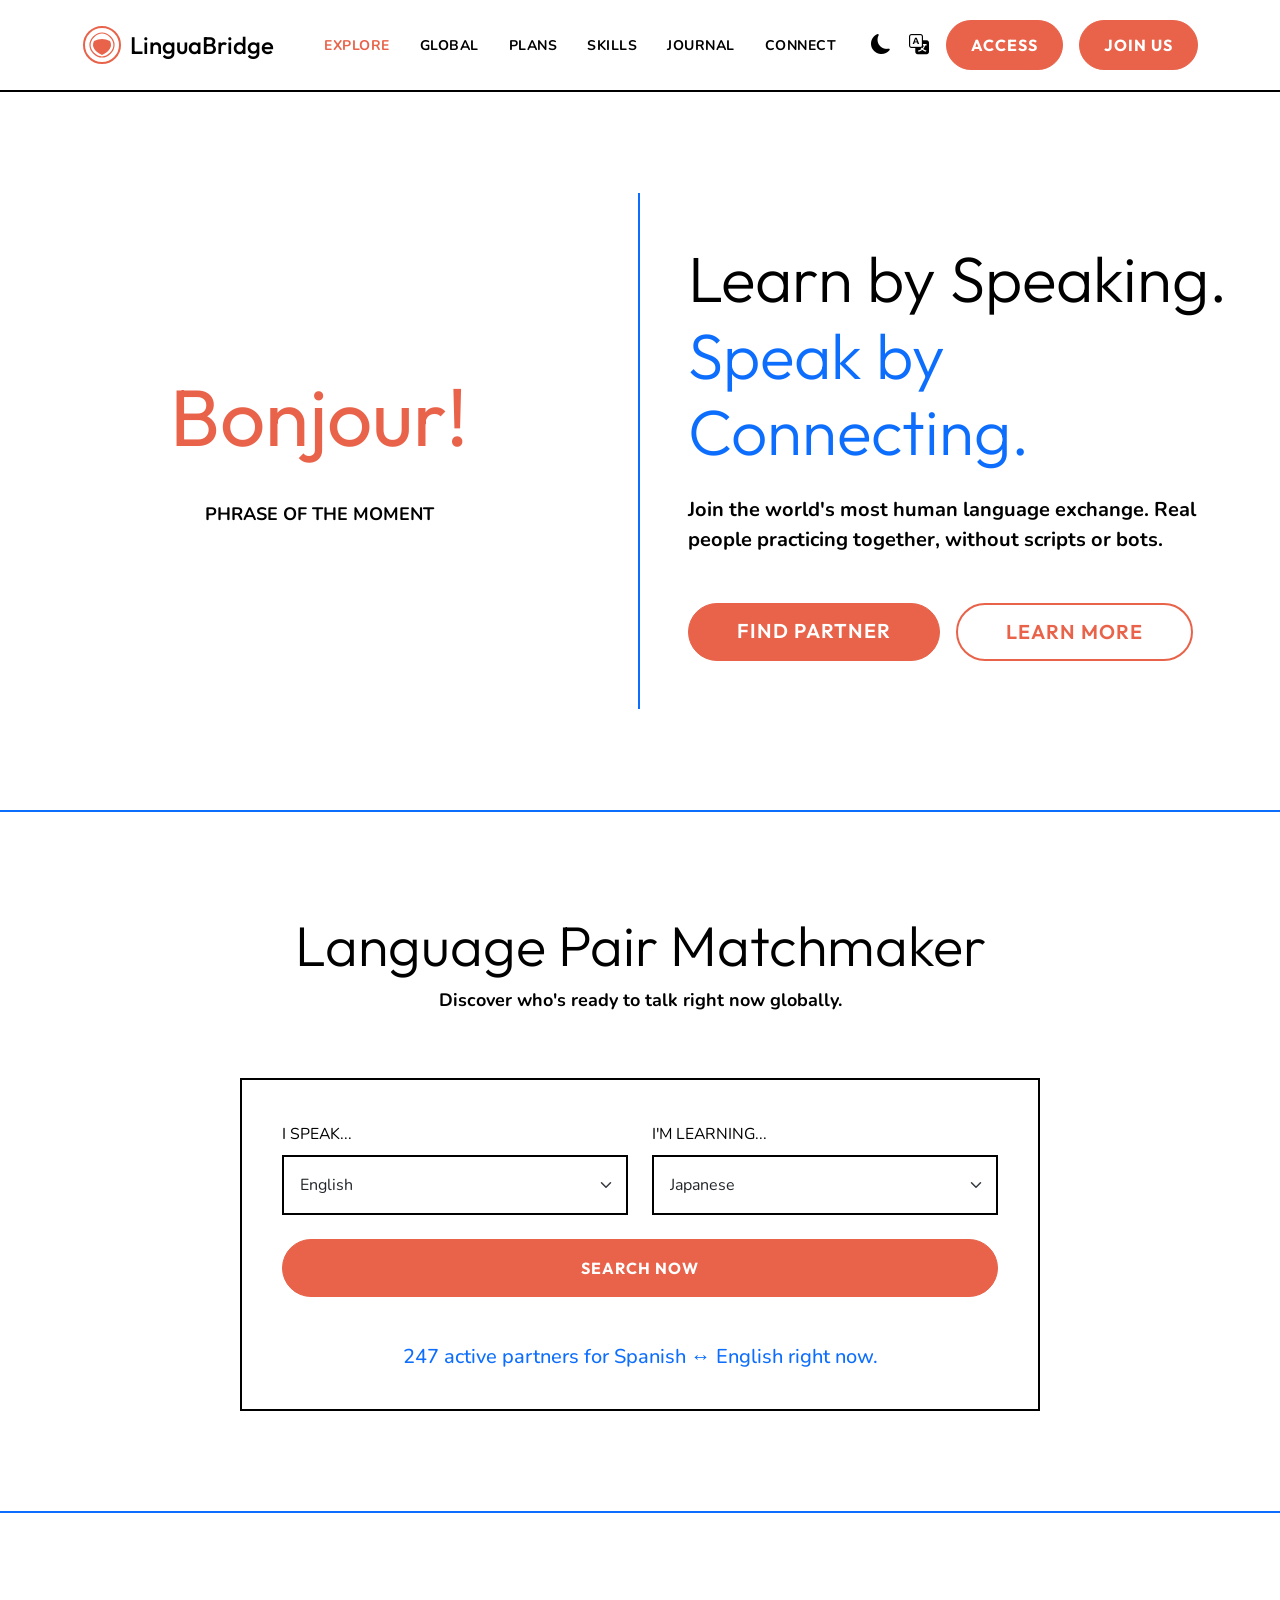
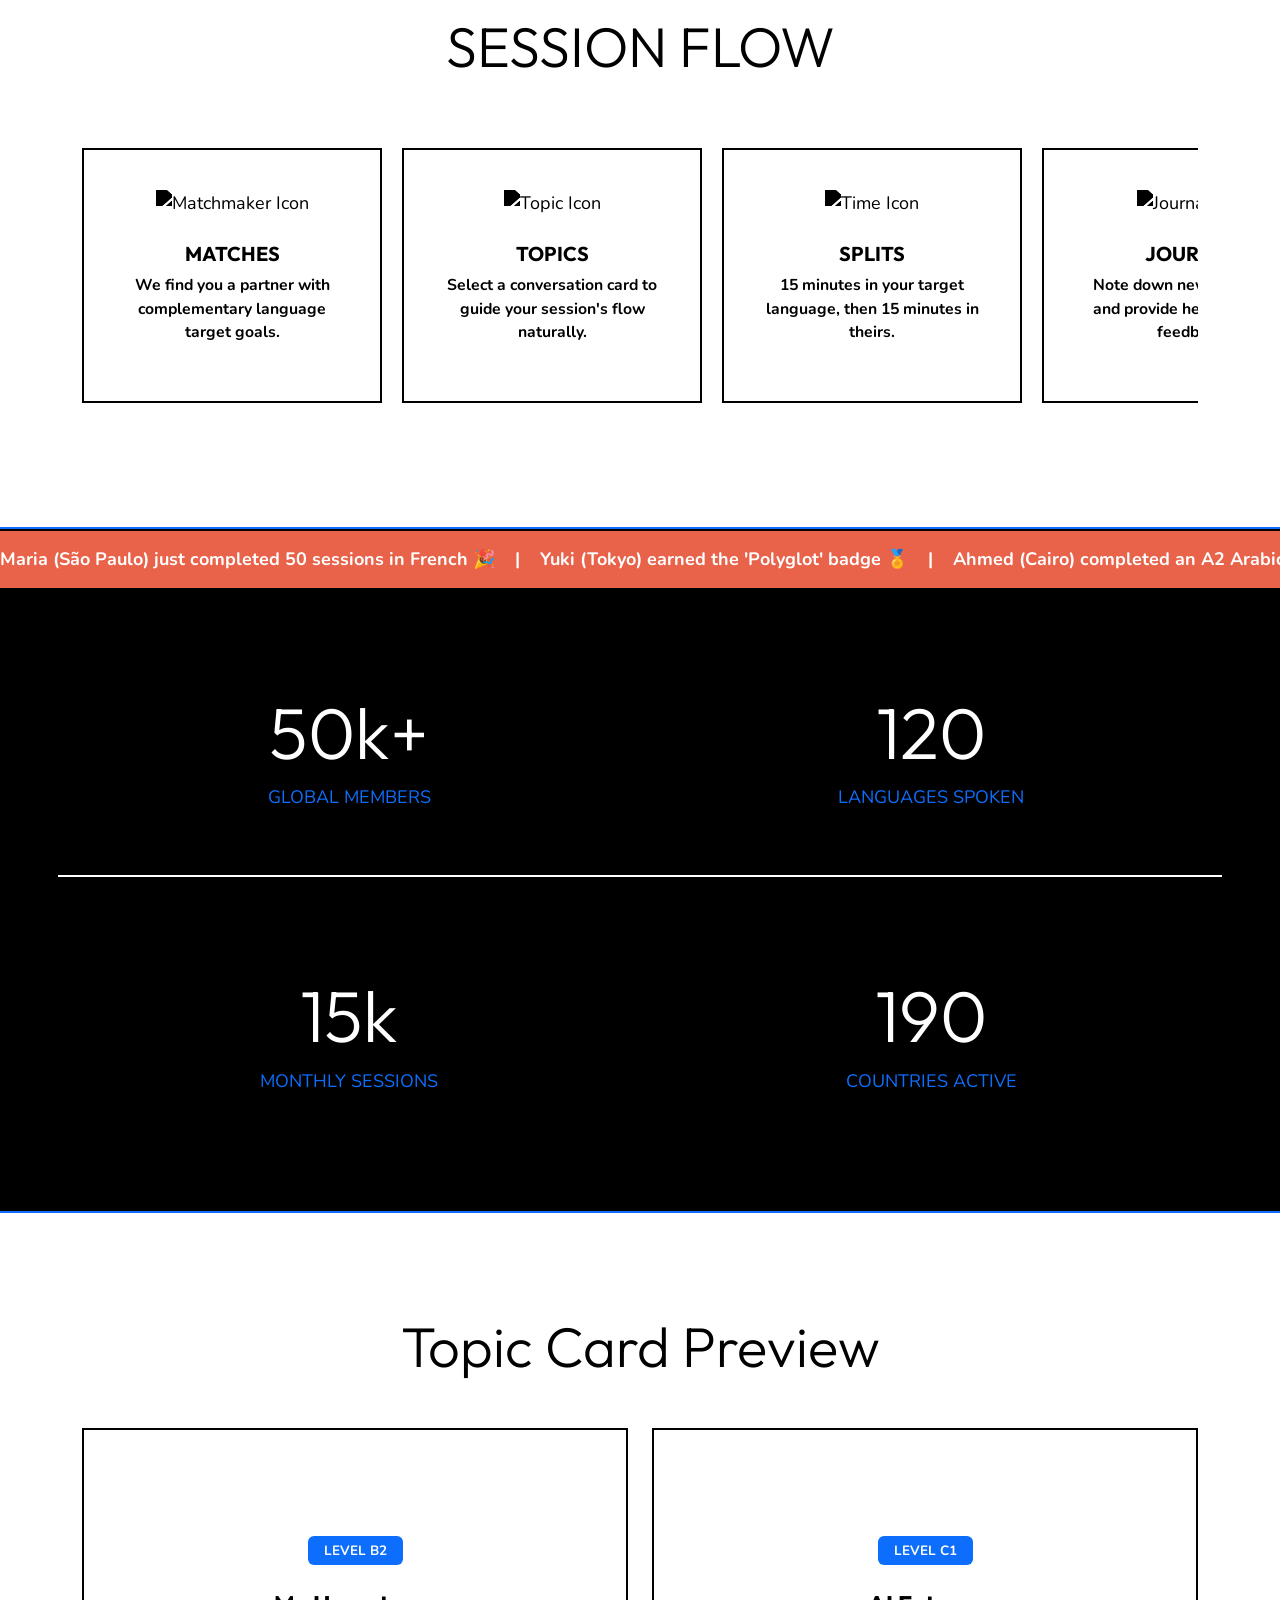
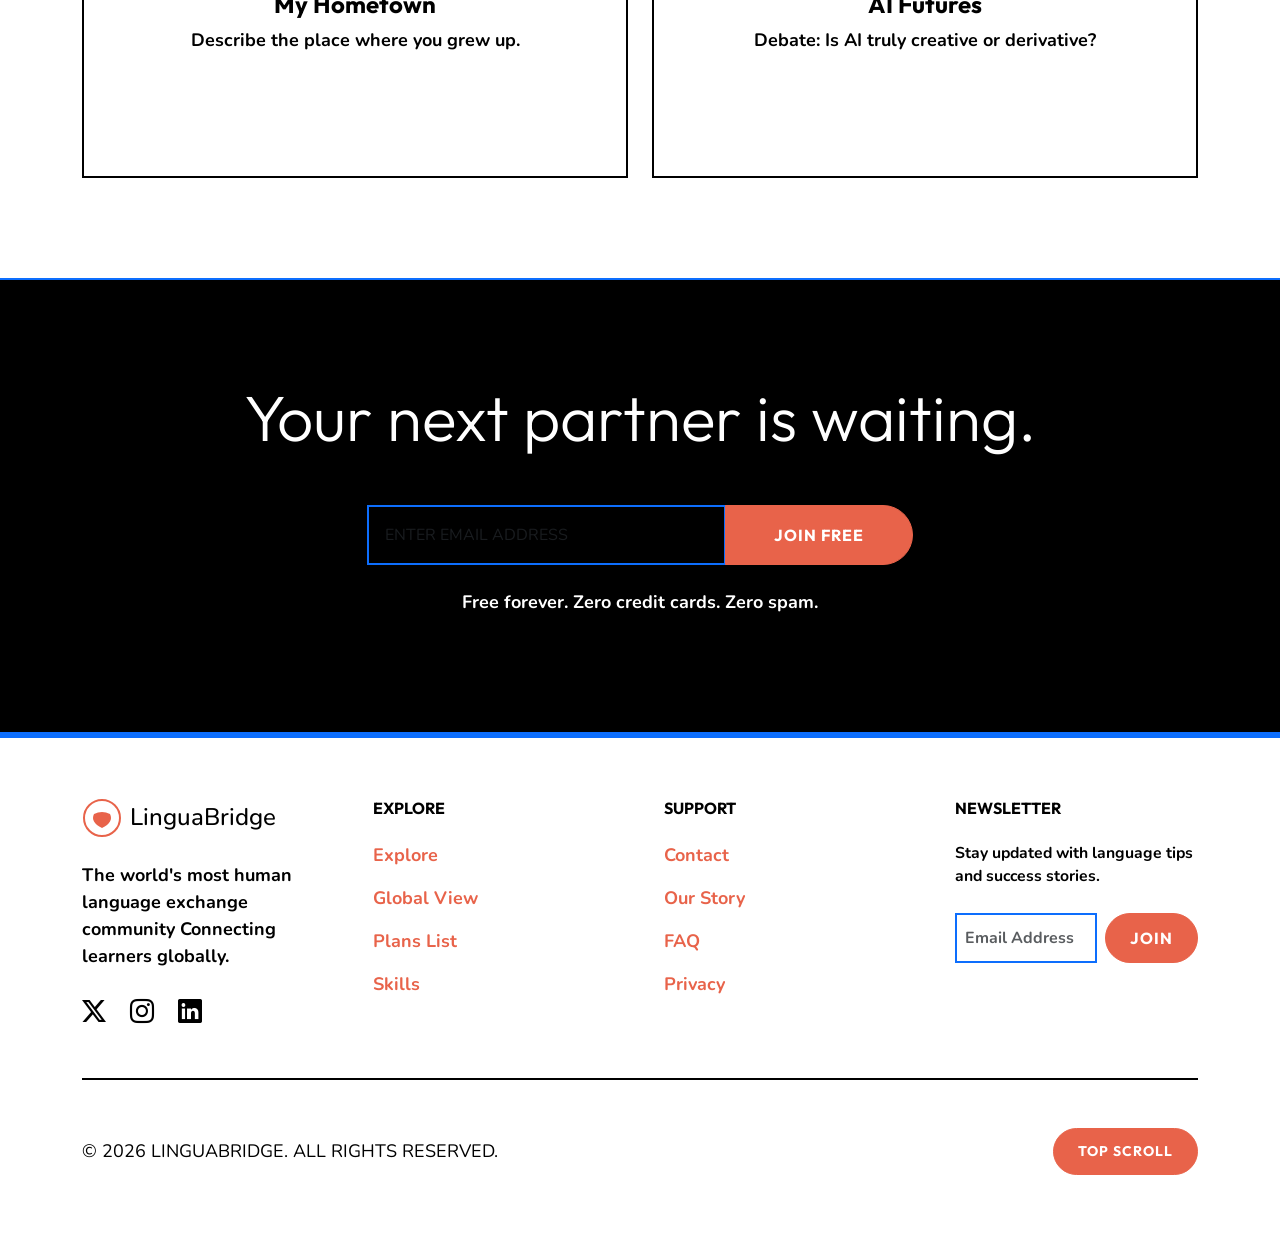
==== index.html @ a323d68e "75CentOkay" ====
<!DOCTYPE html>
<html lang="en" data-theme="light" dir="ltr">

<head>
    <!-- Core Meta -->
    <meta charset="UTF-8">
    <meta name="viewport" content="width=device-width, initial-scale=1.0">
    <title>Explore | LinguaBridge - Speak Globally</title>
    <meta name="description"
        content="Join LinguaBridge, the global community for language exchange. Learn by speaking with native partners worldwide.">

    <!-- Favicon -->
    <link rel="icon" type="image/svg+xml"
        href="data:image/svg+xml,<svg xmlns=%22http://www.w3.org/2000/svg%22 viewBox=%220 0 100 100%22><circle cx=%2250%22 cy=%2250%22 r=%2245%22 fill=%22none%22 stroke=%22%23E8634A%22 stroke-width=%225%22/><path d=%22M30 40 Q50 30 70 40 Q80 60 50 75 Q20 60 30 40%22 fill=%22%23E8634A%22/></svg>">

    <!-- Fonts -->
    <link rel="preconnect" href="https://fonts.googleapis.com">
    <link rel="preconnect" href="https://fonts.gstatic.com" crossorigin>
    <link href="https://fonts.googleapis.com/css2?family=Nunito:wght@400;700&family=Outfit:wght@700;800&display=swap"
        rel="stylesheet">

    <!-- Bootstrap & Icons -->
    <link href="https://cdn.jsdelivr.net/npm/bootstrap@5.3.0/dist/css/bootstrap.min.css" rel="stylesheet">
    <link rel="stylesheet" href="https://cdn.jsdelivr.net/npm/bootstrap-icons@1.11.1/font/bootstrap-icons.css">

    <!-- Custom CSS -->
    <link rel="stylesheet" href="assets/css/style.css">
    <link rel="stylesheet" href="assets/css/dark-mode.css">
    <link rel="stylesheet" href="assets/css/rtl.css">

    <!-- JSON-LD Structured Data -->
    <script type="application/ld+json">
    {
      "@context": "https://schema.org",
      "@type": "EducationalOrganization",
      "name": "LinguaBridge",
      "url": "https://linguabridge.org",
      "logo": "https://linguabridge.org/logo.svg",
      "description": "Global language exchange community connecting learners for tandem practice."
    }
    </script>

    <style>
        /* Interactive Elements for Explore Page */
        .hero-split {
            min-height: 80vh;
            display: flex;
            align-items: center;
        }

        #phrase-day {
            font-family: var(--font-heading);
            font-size: 5rem;
            color: var(--primary-color);
            transition: opacity 0.3s ease;
        }

        .matchmaker-box {
            background: #FFF;
            padding: 40px;
            border-radius: 0;
            border: 2px solid #000;
        }

        .filmstrip-container {
            display: flex;
            overflow-x: auto;
            gap: 20px;
            padding: 20px 0;
            scrollbar-width: none;
        }

        .frame-card {
            min-width: 300px;
            background: #FFF;
            padding: 40px;
            border-radius: 0;
            border: 2px solid #000;
            text-align: center;
        }

        .ticker-wrap {
            overflow: hidden;
            background: var(--primary-color);
            color: #FFF;
            padding: 15px 0;
            white-space: nowrap;
            border-top: 2px solid #000;
            border-bottom: 2px solid #000;
        }

        .ticker-content {
            display: inline-block;
            animation: ticker 40s linear infinite;
            font-weight: 700;
        }

        @keyframes ticker {
            0% {
                transform: translateX(100%);
            }

            100% {
                transform: translateX(-100%);
            }
        }

        .topic-card {
            perspective: 1000px;
            height: 350px;
            cursor: pointer;
        }

        .topic-card-inner {
            position: relative;
            width: 100%;
            height: 100%;
            transition: transform 0.6s;
            transform-style: preserve-3d;
        }

        .topic-card.flipped .topic-card-inner {
            transform: rotateY(180deg);
        }

        .topic-front,
        .topic-back {
            position: absolute;
            width: 100%;
            height: 100%;
            backface-visibility: hidden;
            border-radius: 0;
            display: flex;
            flex-direction: column;
            justify-content: center;
            align-items: center;
            padding: 30px;
            text-align: center;
            border: 2px solid #000;
        }

        .topic-front {
            background: #FFF;
        }

        .topic-back {
            background: var(--primary-color);
            color: #FFF;
            transform: rotateY(180deg);
        }
    </style>
</head>

<body>

    <!-- Header (Identical on all pages) -->
    <header class="navbar navbar-expand-lg sticky-top">
        <div class="container">
            <a class="navbar-brand d-flex align-items-center" href="index.html">
                <svg width="40" height="40" viewBox="0 0 200 200" class="me-2">
                    <circle cx="100" cy="100" r="90" fill="none" stroke="#E8634A" stroke-width="10" />
                    <path
                        d="M100 40 C130 40 160 70 160 100 C160 130 130 160 100 160 C70 160 40 130 40 100 C40 70 70 40 100 40"
                        fill="none" stroke="#E8634A" stroke-width="6" />
                    <path d="M60 80 Q100 60 140 80 Q160 120 100 150 Q40 120 60 80" fill="#E8634A" />
                </svg>
                <span class="h4 mb-0 fw-800 brand-text" style="font-family:'Outfit'">LinguaBridge</span>
            </a>

            <div class="collapse navbar-collapse" id="navbarNav">
                <ul class="navbar-nav mx-auto">
                    <li class="nav-item"><a class="nav-link active" href="index.html">Explore</a></li>
                    <li class="nav-item"><a class="nav-link" href="home-2.html">Global</a></li>
                    <li class="nav-item"><a class="nav-link" href="pricing.html">Plans</a></li>
                    <li class="nav-item"><a class="nav-link" href="services.html">Skills</a></li>
                    <li class="nav-item"><a class="nav-link" href="blog.html">Journal</a></li>
                    <li class="nav-item"><a class="nav-link" href="contact.html">Connect</a></li>
                </ul>
                <div class="d-flex align-items-center gap-3">
                    <button class="btn btn-link p-0 text-black theme-toggle-btn"><i
                            class="bi bi-moon-fill theme-toggle-icon fs-5"></i></button>
                    <button class="btn btn-link p-0 text-black rtl-toggle-btn"><i
                            class="bi bi-translate fs-5"></i></button>
                    <a href="dashboard.html" class="btn btn-primary fw-bold">Access</a>
                    <a href="register.html" class="btn btn-primary fw-bold">Join Us</a>
                </div>
            </div>
        </div>
    </header>

    <main>
        <!-- Section 1: Conversation Starter (Split Viewport) -->
        <section class="hero-split container-fluid px-0 border-bottom border-2 border-primary">
            <div class="row g-0 w-100">
                <div class="col-lg-6 d-flex justify-content-center align-items-center py-5 border-end border-2 border-primary">
                    <div class="text-center">
                        <div id="phrase-day">Bonjour!</div>
                        <p class="mt-4 text-black fw-bold text-uppercase tracking-widest">Phrase of the moment</p>
                    </div>
                </div>
                <div class="col-lg-6 d-flex flex-column justify-content-center px-lg-5 p-4 py-5">
                    <h1 class="display-3 mb-4 fw-800">Learn by Speaking.<br><span class="text-primary">Speak by
                            Connecting.</span></h1>
                    <p class="lead mb-5 text-black fw-bold">Join the world's most human language exchange. Real people
                        practicing together, without scripts or bots.</p>
                    <div class="d-flex gap-3">
                        <a href="register.html" class="btn btn-primary btn-lg px-5">Find Partner</a>
                        <a href="services.html" class="btn btn-outline btn-lg px-5 border-2">Learn More</a>
                    </div>
                </div>
            </div>
        </section>

        <!-- Section 2: Matchmaker (2-Column Selection) -->
        <section class="section-padding border-bottom border-2 border-primary">
            <div class="container">
                <div class="row justify-content-center text-center mb-5">
                    <div class="col-lg-8">
                        <h2 class="display-4 fw-800">Language Pair Matchmaker</h2>
                        <p class="text-black fw-bold">Discover who's ready to talk right now globally.</p>
                    </div>
                </div>
                <!-- Strict 2-Column Grid -->
                <div class="matchmaker-box mx-auto" style="max-width: 800px;">
                    <div class="row g-4 align-items-end">
                        <div class="col-md-6">
                            <label class="form-label fw-800 text-uppercase small">I speak...</label>
                            <select class="form-select border-2 border-black rounded-0 p-3" id="i-speak">
                                <option value="English">English</option>
                                <option value="Spanish">Spanish</option>
                                <option value="French">French</option>
                            </select>
                        </div>
                        <div class="col-md-6">
                            <label class="form-label fw-800 text-uppercase small">I'm learning...</label>
                            <select class="form-select border-2 border-black rounded-0 p-3" id="i-learn">
                                <option value="Japanese">Japanese</option>
                                <option value="German">German</option>
                                <option value="Italian">Italian</option>
                            </select>
                        </div>
                        <div class="col-12 mt-4">
                            <button class="btn btn-primary w-100 py-3 fw-bold" id="match-btn">Search Now</button>
                        </div>
                    </div>
                    <div class="mt-5 text-center">
                        <p id="match-counter" class="fw-800 text-primary h5 mb-0">247 active partners for Spanish ↔
                            English right now.</p>
                    </div>
                </div>
            </div>
        </section>

        <!-- Section 3: Filmstrip (Horizontal Scroll) -->
        <section class="section-padding border-bottom border-2 border-primary">
            <div class="container">
                <h2 class="text-center display-4 fw-800 mb-5 text-uppercase">Session Flow</h2>
                <div class="filmstrip-container pb-4">
                    <div class="frame-card">
                        <img src="assets/images/methods-1.jpg" alt="Matchmaker Icon" class="mb-4"
                            style="height: 80px; width: auto; filter: brightness(0);">
                        <h5 class="fw-800 text-uppercase">Matches</h5>
                        <p class="small text-black fw-bold">We find you a partner with complementary language target
                            goals.</p>
                    </div>
                    <div class="frame-card">
                        <img src="assets/images/methods-2.jpg" alt="Topic Icon" class="mb-4"
                            style="height: 80px; width: auto; filter: brightness(0);">
                        <h5 class="fw-800 text-uppercase">Topics</h5>
                        <p class="small text-black fw-bold">Select a conversation card to guide your session's flow
                            naturally.</p>
                    </div>
                    <div class="frame-card">
                        <img src="assets/images/methods-3.jpg" alt="Time Icon" class="mb-4"
                            style="height: 80px; width: auto; filter: brightness(0);">
                        <h5 class="fw-800 text-uppercase">Splits</h5>
                        <p class="small text-black fw-bold">15 minutes in your target language, then 15 minutes in
                            theirs.</p>
                    </div>
                    <div class="frame-card">
                        <img src="assets/images/methods-4.jpg" alt="Journal Icon" class="mb-4"
                            style="height: 80px; width: auto; filter: brightness(0);">
                        <h5 class="fw-800 text-uppercase">Journal</h5>
                        <p class="small text-black fw-bold">Note down new vocabulary and provide helpful partner
                            feedback.</p>
                    </div>
                </div>
            </div>
        </section>

        <!-- Section 4: Pulse Board (2x2 Grid) -->
        <section class="section-inverted border-bottom border-2 border-primary">
            <div class="ticker-wrap">
                <div class="ticker-content">
                    Maria (São Paulo) just completed 50 sessions in French 🎉 &nbsp;&nbsp; | &nbsp;&nbsp;
                    Yuki (Tokyo) earned the 'Polyglot' badge 🏅 &nbsp;&nbsp; | &nbsp;&nbsp;
                    Ahmed (Cairo) completed an A2 Arabic milestone 🚀 &nbsp;&nbsp; | &nbsp;&nbsp;
                    Elena (Madrid) joined 10 culture circles this week ✨
                </div>
            </div>
            <div class="container section-padding">
                <!-- Refactored to 2x2 grid to satisfy "Even Grid" / "No 3-column" rule -->
                <div class="row g-5 text-center">
                    <div class="col-md-6 border-bottom border-2 border-white pb-5 mb-md-0">
                        <h2 class="display-2 fw-800">50k+</h2>
                        <p class="text-uppercase fw-800 tracking-widest text-primary">Global Members</p>
                    </div>
                    <div class="col-md-6 border-bottom border-2 border-white pb-5 mb-md-0">
                        <h2 class="display-2 fw-800">120</h2>
                        <p class="text-uppercase fw-800 tracking-widest text-primary">Languages Spoken</p>
                    </div>
                    <div class="col-md-6 pt-md-5">
                        <h2 class="display-2 fw-800">15k</h2>
                        <p class="text-uppercase fw-800 tracking-widest text-primary">Monthly Sessions</p>
                    </div>
                    <div class="col-md-6 pt-md-5">
                        <h2 class="display-2 fw-800">190</h2>
                        <p class="text-uppercase fw-800 tracking-widest text-primary">Countries Active</p>
                    </div>
                </div>
            </div>
        </section>

        <!-- Section 5: Topic Cards Carousel (2-column layout inside) -->
        <section class="section-padding border-bottom border-2 border-primary">
            <div class="container">
                <h2 class="text-center display-4 fw-800 mb-5">Topic Card Preview</h2>
                <div id="topicCarousel" class="carousel slide" data-bs-ride="carousel">
                    <div class="carousel-inner">
                        <div class="carousel-item active">
                            <div class="row g-4">
                                <div class="col-md-6">
                                    <div class="topic-card">
                                        <div class="topic-card-inner">
                                            <div class="topic-front">
                                                <span class="badge bg-primary mb-4 p-2 px-3">LEVEL B2</span>
                                                <h4 class="fw-800">My Hometown</h4>
                                                <p class="text-black fw-bold">Describe the place where you grew up.</p>
                                            </div>
                                            <div class="topic-back">
                                                <p class="h5 fw-bold px-4">"What is a hidden gem in your city that
                                                    tourists never see?"</p>
                                            </div>
                                        </div>
                                    </div>
                                </div>
                                <div class="col-md-6">
                                    <div class="topic-card">
                                        <div class="topic-card-inner">
                                            <div class="topic-front">
                                                <span class="badge bg-primary mb-4 p-2 px-3">LEVEL C1</span>
                                                <h4 class="fw-800">AI Futures</h4>
                                                <p class="text-black fw-bold">Debate: Is AI truly creative or
                                                    derivative?</p>
                                            </div>
                                            <div class="topic-back">
                                                <p class="h5 fw-bold px-4">"Will computer-generated art ever replace
                                                    human artists?"</p>
                                            </div>
                                        </div>
                                    </div>
                                </div>
                            </div>
                        </div>
                        <div class="carousel-item">
                            <div class="row g-4">
                                <div class="col-md-6">
                                    <div class="topic-card">
                                        <div class="topic-card-inner">
                                            <div class="topic-front">
                                                <span class="badge bg-primary mb-4 p-2 px-3">LEVEL A1</span>
                                                <h4 class="fw-800">The Kitchen</h4>
                                                <p class="text-black fw-bold">Order food like a local in any town.</p>
                                            </div>
                                            <div class="topic-back">
                                                <p class="h5 fw-bold px-4">"Roleplay: Ask for the daily specials and the
                                                    final bill."</p>
                                            </div>
                                        </div>
                                    </div>
                                </div>
                                <div class="col-md-6">
                                    <div class="topic-card">
                                        <div class="topic-card-inner">
                                            <div class="topic-front">
                                                <span class="badge bg-primary mb-4 p-2 px-3">LEVEL B1</span>
                                                <h4 class="fw-800">Worst Travel</h4>
                                                <p class="text-black fw-bold">Share your biggest culture shock story.
                                                </p>
                                            </div>
                                            <div class="topic-back">
                                                <p class="h5 fw-bold px-4">"What was the most unexpected hurdle you
                                                    faced traveling?"</p>
                                            </div>
                                        </div>
                                    </div>
                                </div>
                            </div>
                        </div>
                    </div>
                </div>
            </div>
        </section>

        <!-- Section 6: Join CTA (Zero-Grey) -->
        <section class="section-inverted section-padding text-center border-bottom border-2 border-primary">
            <div class="container">
                <h2 class="display-3 mb-5 fw-800">Your next partner is waiting.</h2>
                <div class="row justify-content-center">
                    <div class="col-lg-6">
                        <div class="input-group mb-4">
                            <input type="email"
                                class="form-control border-2 border-primary rounded-0 p-3 bg-transparent text-inherit"
                                placeholder="ENTER EMAIL ADDRESS">
                            <button class="btn btn-primary px-5 fw-bold" type="button">JOIN FREE</button>
                        </div>
                        <p class="text-white fw-bold">Free forever. Zero credit cards. Zero spam.</p>
                    </div>
                </div>
            </div>
        </section>
    </main>

    <!-- Footer -->
    <footer class="footer border-top border-4 border-primary footer-padding">
        <div class="container">
            <div class="row g-5">
                <div class="col-md-6 col-lg-3">
                    <a class="d-flex align-items-center mb-4" href="index.html">
                        <svg width="40" height="40" viewBox="0 0 200 200" class="me-2">
                            <circle cx="100" cy="100" r="90" fill="none" stroke="#E8634A" stroke-width="10" />
                            <path d="M60 80 Q100 60 140 80 Q160 120 100 150 Q40 120 60 80" fill="#E8634A" />
                        </svg>
                        <span class="h4 mb-0 fw-800 text-black">LinguaBridge</span>
                    </a>
                    <p class="text-black fw-bold mb-4">The world's most human language exchange community Connecting
                        learners globally.</p>
                    <div class="d-flex gap-4">
                        <a href="#"><i class="bi bi-twitter-x fs-4 text-black"></i></a>
                        <a href="#"><i class="bi bi-instagram fs-4 text-black"></i></a>
                        <a href="#"><i class="bi bi-linkedin fs-4 text-black"></i></a>
                    </div>
                </div>
                <div class="col-md-6 col-lg-3">
                    <h6 class="fw-800 text-uppercase tracking-widest mb-4">Explore</h6>
                    <ul class="list-unstyled d-grid gap-3">
                        <li><a href="index.html" class="fw-bold text-inherit">Explore</a></li>
                        <li><a href="home-2.html" class="fw-bold text-inherit">Global View</a></li>
                        <li><a href="pricing.html" class="fw-bold text-inherit">Plans List</a></li>
                        <li><a href="services.html" class="fw-bold text-inherit">Skills</a></li>
                    </ul>
                </div>
                <div class="col-md-6 col-lg-3">
                    <h6 class="fw-800 text-uppercase tracking-widest mb-4">Support</h6>
                    <ul class="list-unstyled d-grid gap-3">
                        <li><a href="contact.html" class="fw-bold text-inherit">Contact</a></li>
                        <li><a href="about.html" class="fw-bold text-inherit">Our Story</a></li>
                        <li><a href="#" class="fw-bold text-inherit">FAQ</a></li>
                        <li><a href="#" class="fw-bold text-inherit">Privacy</a></li>
                    </ul>
                </div>
                <div class="col-md-6 col-lg-3">
                    <h6 class="fw-800 text-uppercase tracking-widest mb-4">Newsletter</h6>
                    <p class="fw-bold small mb-4">Stay updated with language tips and success stories.</p>
                    <form class="d-flex gap-2">
                        <input type="email"
                            class="form-control border-2 border-primary rounded-0 p-2 bg-transparent text-inherit fw-bold"
                            placeholder="Email Address">
                        <button class="btn btn-primary px-4 fw-bold">JOIN</button>
                    </form>
                </div>
            </div>
            <div
                class="border-top border-2 border-black mt-5 pt-5 d-flex flex-column flex-md-row justify-content-between align-items-center">
                <p class="fw-800 text-black mb-0">© 2026 LINGUABRIDGE. ALL RIGHTS RESERVED.</p>
                <a href="#" class="btn btn-primary btn-sm px-4 fw-bold mt-4 mt-md-0">TOP SCROLL</a>
            </div>
        </div>
    </footer>

    <!-- Scripts -->
    <script src="https://cdn.jsdelivr.net/npm/bootstrap@5.3.0/dist/js/bootstrap.bundle.min.js"></script>
    <script src="assets/js/main.js"></script>
</body>

</html>
---- assets/css/style.css ----
:root {
    --primary-color: #E8634A; /* Warm Coral */
    --secondary-color: #000;  /* Black */
    --bg-color: #FFF;         /* White */
    --text-color: #000;
    --border-color: #000;     /* Default Border */
    
    /* Section specific variables for theme-awareness */
    --section-bg: var(--bg-color);
    --section-text: var(--text-color);
    --section-border: var(--border-color);

    --font-heading: 'Outfit', sans-serif;
    --font-body: 'Nunito', sans-serif;
    --transition: 0.3s ease-in-out;
}

/* Base Styles */
body {
    font-family: var(--font-body);
    font-size: 18px;
    line-height: 1.5;
    color: var(--text-color);
    background-color: var(--bg-color);
    margin: 0;
}

h1,
h2,
h3,
h4,
h5,
h6 {
    font-family: var(--font-heading);
    font-weight: 700;
    line-height: 1.25;
}

h1 {
    font-size: 48px;
}

h2 {
    font-size: 36px;
}

h3 {
    font-size: 28px;
}

a {
    color: var(--primary-color);
    text-decoration: none;
    transition: var(--transition);
}

a:hover {
    opacity: 0.8;
}

/* Buttons (5-12 chars for text) */
.btn-primary {
    background-color: var(--primary-color) !important;
    border-color: var(--primary-color) !important;
    color: #FFF !important;
    padding: 12px 24px;
    border-radius: 50px;
    font-family: var(--font-heading);
    text-transform: uppercase;
    letter-spacing: 1px;
    font-weight: 600;
    transition: var(--transition);
    min-height: 44px;
}

.btn-outline {
    background-color: transparent !important;
    border: 2px solid var(--primary-color) !important;
    color: var(--primary-color) !important;
    padding: 12px 24px;
    border-radius: 50px;
    font-family: var(--font-heading);
    text-transform: uppercase;
    letter-spacing: 1px;
    font-weight: 600;
    transition: var(--transition);
}

.btn:hover {
    transform: translateY(-2px);
    box-shadow: 0 4px 15px rgba(232, 99, 74, 0.3);
}

/* Header & Nav */
.navbar {
    padding: 20px 0;
    border-bottom: 2px solid var(--secondary-color);
    background-color: var(--bg-color);
    z-index: 1050;
}

.nav-link {
    color: var(--secondary-color) !important;
    font-weight: 700;
    padding: 10px 15px !important;
    text-transform: uppercase;
    font-size: 14px;
    letter-spacing: 0.5px;
}

.nav-link.active {
    color: var(--primary-color) !important;
}

/* Strict 2-Column Grid Rules (2x1, 2x2, 2x3) */
.row-cols-12 {
    display: flex;
    flex-wrap: wrap;
}

.row-cols-12>* {
    flex: 0 0 50%;
    max-width: 50%;
}

@media (max-width: 768px) {
    .row-cols-12>* {
        flex: 0 0 100%;
        max-width: 100%;
    }
}

/* Custom Sections */
.section-padding {
    padding-top: 100px;
    padding-bottom: 100px;
}

.footer-padding {
    padding-top: 60px;
    padding-bottom: 60px;
}

.bg-light-alt {
    background-color: #FFF;
}

/* Prompt forbids grey, so light-alt is white */
.border-light-alt {
    border-color: var(--secondary-color);
}

section, .section-padding {
    background-color: var(--section-bg);
    color: var(--section-text);
}

.section-inverted {
    --section-bg: var(--secondary-color);
    --section-text: var(--bg-color);
    --section-border: var(--bg-color);
}

.card, .stat-card, .frame-card, .matchmaker-box {
    background-color: var(--section-bg);
    color: var(--section-text);
    border: 2px solid var(--section-border) !important;
}

/* Animations */
.fade-up {
    opacity: 0;
    transform: translateY(20px);
    transition: all 0.6s ease;
}

.fade-up.visible {
    opacity: 1;
    transform: translateY(0);
}
---- assets/css/dark-mode.css ----
[data-theme="dark"] {
    --bg-color: #000;         /* Pure Black */
    --text-color: #FFF;       /* White */
    --secondary-color: #FFF;  /* White Borders/Inverted text */
    --border-color: #FFF;
    
    /* Variables swap */
    --section-bg: var(--bg-color);
    --section-text: var(--text-color);
    --section-border: var(--border-color);

    color-scheme: dark;
}

[data-theme="dark"] body {
    background-color: var(--bg-color);
    color: var(--text-color);
}

[data-theme="dark"] .navbar {
    background-color: var(--bg-color) !important;
    border-bottom: 2px solid var(--border-color) !important;
}

[data-theme="dark"] .nav-link {
    color: var(--text-color) !important;
}

[data-theme="dark"] h1, [data-theme="dark"] h2, [data-theme="dark"] h3, [data-theme="dark"] h4, [data-theme="dark"] h5, [data-theme="dark"] h6 {
    color: var(--text-color);
}

[data-theme="dark"] .footer {
    background-color: var(--bg-color);
    border-top: 2px solid var(--border-color);
}

[data-theme="dark"] input, [data-theme="dark"] select, [data-theme="dark"] textarea {
    background-color: var(--bg-color);
    color: var(--text-color);
    border: 2px solid var(--border-color) !important;
}

[data-theme="dark"] .text-black, [data-theme="dark"] .text-dark {
    color: var(--text-color) !important;
}

[data-theme="dark"] .text-muted {
    color: rgba(255, 255, 255, 0.6) !important;
}

[data-theme="dark"] .navbar-brand, [data-theme="dark"] .brand-text {
    color: var(--text-color) !important;
}
---- assets/css/rtl.css ----
[dir="rtl"] {
    text-align: right;
    direction: rtl;
}

[dir="rtl"] .ms-auto {
    margin-right: auto !important;
    margin-left: 0 !important;
}

[dir="rtl"] .me-auto {
    margin-left: auto !important;
    margin-right: 0 !important;
}

[dir="rtl"] .text-start {
    text-align: right !important;
}

[dir="rtl"] .text-end {
    text-align: left !important;
}

[dir="rtl"] .ps-0 {
    padding-right: 0 !important;
}

[dir="rtl"] .pe-0 {
    padding-left: 0 !important;
}

[dir="rtl"] .sidebar {
    left: auto;
    right: 0;
    border-left: 1px solid #EEE;
    border-right: none;
}

[dir="rtl"] [data-theme="dark"] .sidebar {
    border-left-color: #333;
}
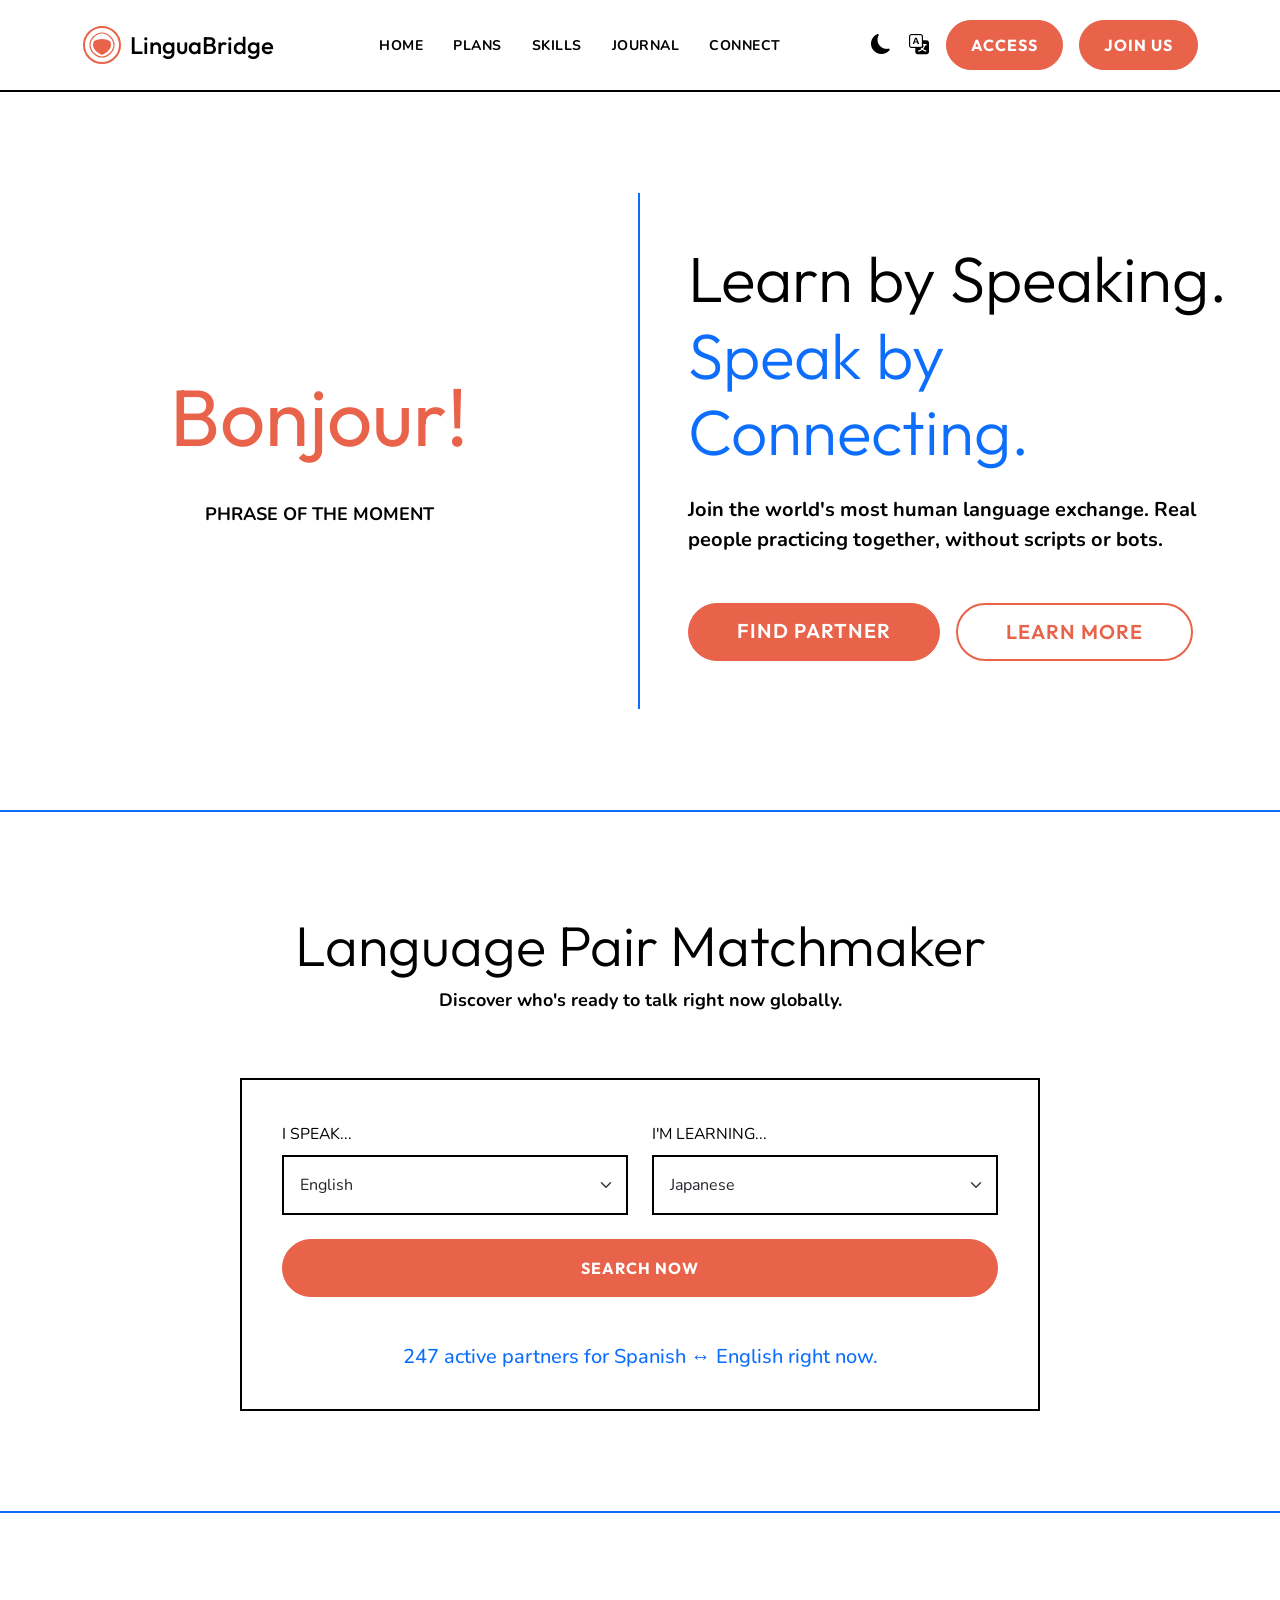
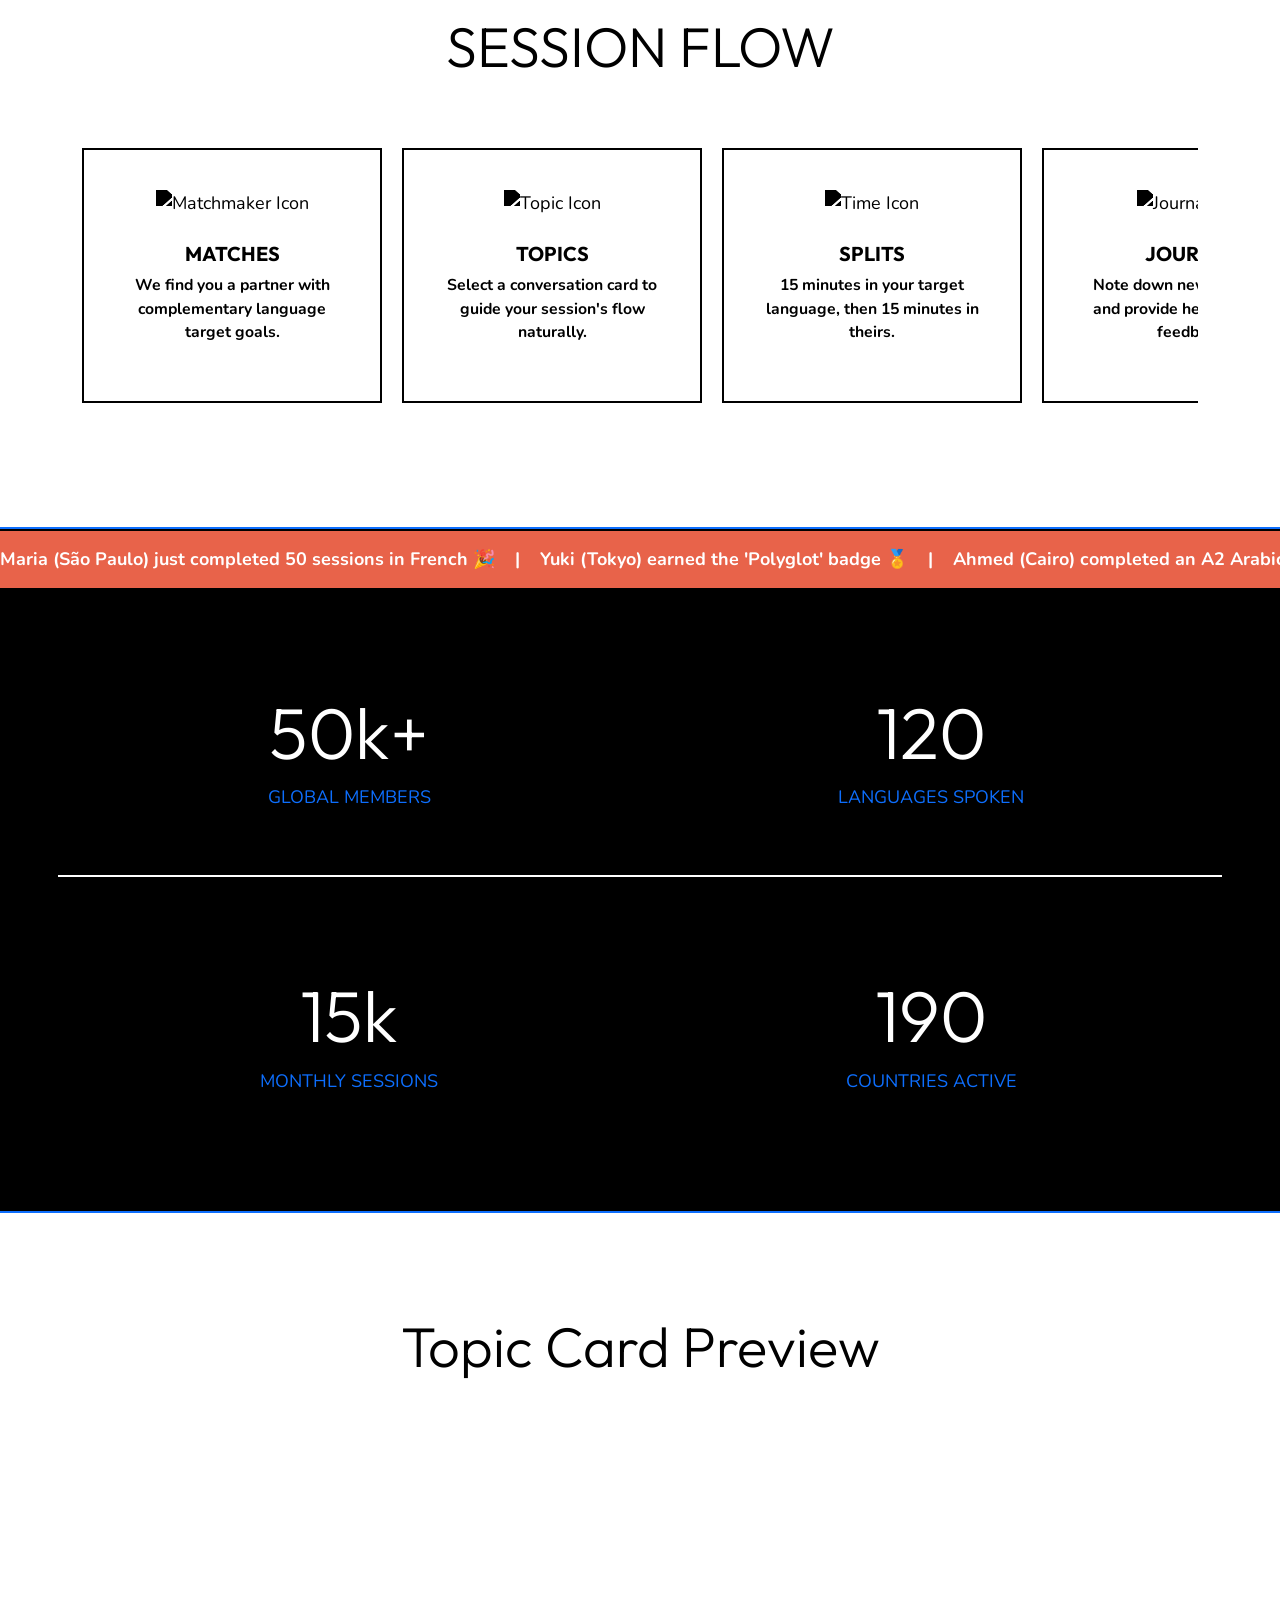
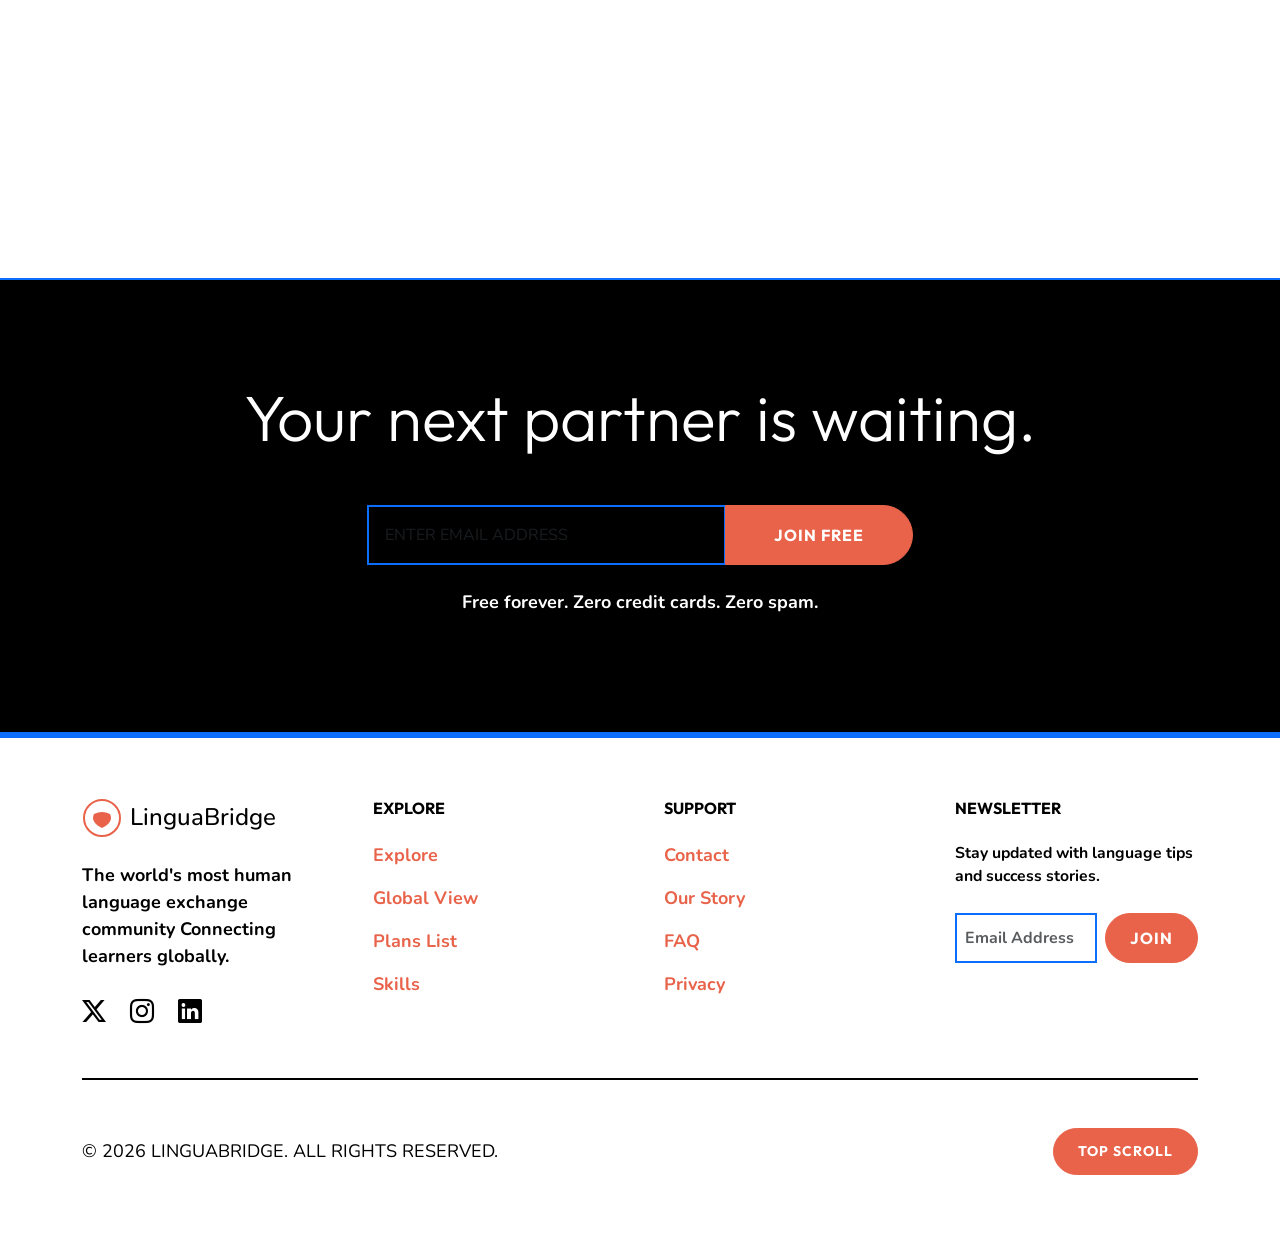
==== commit ae5d8dc3: "85Cent" ====
--- a/index.html
+++ b/index.html
@@ -154,7 +154,7 @@
 <body>
 
     <!-- Header (Identical on all pages) -->
-    <header class="navbar navbar-expand-lg sticky-top">
+    <header class="navbar navbar-expand-custom sticky-top">
         <div class="container">
             <a class="navbar-brand d-flex align-items-center" href="index.html">
                 <svg width="40" height="40" viewBox="0 0 200 200" class="me-2">
@@ -167,22 +167,67 @@
                 <span class="h4 mb-0 fw-800 brand-text" style="font-family:'Outfit'">LinguaBridge</span>
             </a>
 
+            <!-- Right-aligned Toggler for Mobile -->
+            <button class="navbar-toggler p-2" type="button" data-bs-toggle="offcanvas"
+                data-bs-target="#offcanvasNavbar" aria-controls="offcanvasNavbar" aria-label="Toggle navigation">
+                <i class="bi bi-list fs-3"></i>
+            </button>
+
+            <!-- Desktop Navigation (Hidden < 1100px) -->
             <div class="collapse navbar-collapse" id="navbarNav">
                 <ul class="navbar-nav mx-auto">
-                    <li class="nav-item"><a class="nav-link active" href="index.html">Explore</a></li>
-                    <li class="nav-item"><a class="nav-link" href="home-2.html">Global</a></li>
+                    <li class="nav-item dropdown">
+                        <a class="nav-link dropdown-toggle" href="#" id="homeDropdown" role="button" data-bs-toggle="dropdown" aria-expanded="false">
+                            Home
+                        </a>
+                        <ul class="dropdown-menu" aria-labelledby="homeDropdown">
+                            <li><a class="dropdown-item active" href="index.html">Explorer</a></li>
+                            <li><a class="dropdown-item" href="home-2.html">Global</a></li>
+                        </ul>
+                    </li>
                     <li class="nav-item"><a class="nav-link" href="pricing.html">Plans</a></li>
                     <li class="nav-item"><a class="nav-link" href="services.html">Skills</a></li>
                     <li class="nav-item"><a class="nav-link" href="blog.html">Journal</a></li>
                     <li class="nav-item"><a class="nav-link" href="contact.html">Connect</a></li>
                 </ul>
-                <div class="d-flex align-items-center gap-3">
+                <div class="d-flex align-items-center gap-3 desktop-nav-buttons">
                     <button class="btn btn-link p-0 text-black theme-toggle-btn"><i
                             class="bi bi-moon-fill theme-toggle-icon fs-5"></i></button>
                     <button class="btn btn-link p-0 text-black rtl-toggle-btn"><i
                             class="bi bi-translate fs-5"></i></button>
                     <a href="dashboard.html" class="btn btn-primary fw-bold">Access</a>
                     <a href="register.html" class="btn btn-primary fw-bold">Join Us</a>
+                </div>
+            </div>
+
+            <!-- Offcanvas Menu (Visible < 1100px) -->
+            <div class="offcanvas offcanvas-end" tabindex="-1" id="offcanvasNavbar" aria-labelledby="offcanvasNavbarLabel">
+                <div class="offcanvas-header border-bottom border-2 border-primary">
+                    <button type="button" class="btn-close text-reset ms-auto" data-bs-dismiss="offcanvas" aria-label="Close"></button>
+                </div>
+                <div class="offcanvas-body d-flex flex-column">
+                    <nav class="navbar-nav gap-2">
+                        <div class="nav-item-group">
+                            <span class="nav-link disabled fw-800 text-primary small mb-1" style="opacity: 1;">HOME</span>
+                            <div class="mobile-submenu d-flex flex-column gap-2">
+                                <a class="nav-link active" href="index.html">EXPLORE</a>
+                                <a class="nav-link" href="home-2.html">GLOBAL</a>
+                            </div>
+                        </div>
+                        <a class="nav-link" href="pricing.html">PLANS</a>
+                        <a class="nav-link" href="services.html">SKILLS</a>
+                        <a class="nav-link" href="blog.html">JOURNAL</a>
+                        <a class="nav-link" href="contact.html">CONNECT</a>
+                    </nav>
+                    
+                    <div class="mt-auto pt-5">
+                        <div class="d-flex gap-2 mb-4">
+                            <button class="btn btn-outline border-2 w-100 p-3 theme-toggle-btn"><i class="bi bi-moon-fill theme-toggle-icon"></i></button>
+                            <button class="btn btn-outline border-2 w-100 p-3 rtl-toggle-btn"><i class="bi bi-translate"></i></button>
+                        </div>
+                        <a href="dashboard.html" class="btn btn-primary w-100 py-3 fw-800 mb-3">ACCESS PORTAL</a>
+                        <a href="register.html" class="btn btn-outline border-3 border-primary w-100 py-3 fw-800">JOIN US</a>
+                    </div>
                 </div>
             </div>
         </div>
--- a/assets/css/style.css
+++ b/assets/css/style.css
@@ -112,6 +112,80 @@
     color: var(--primary-color) !important;
 }
 
+/* Dropdown Hover Effect for Desktop */
+@media (min-width: 1101px) {
+    .nav-item.dropdown:hover > .dropdown-menu { 
+        display: block !important; 
+        margin-top: 0; 
+        opacity: 1; 
+        visibility: visible; 
+        transform: translateY(0);
+    } 
+
+    .navbar-nav .dropdown-menu { 
+        position: absolute !important; 
+        top: 100%; 
+        left: 0; 
+        min-width: 200px; 
+        opacity: 0; 
+        visibility: hidden; 
+        transition: var(--transition); 
+        transform: translateY(5px); 
+        box-shadow: 0 10px 30px rgba(0,0,0,0.1); 
+        z-index: 1000; 
+        display: block; /* Ensure it can transition opacity/visibility */
+    } 
+
+    /* Bridge always active to prevent flicker */
+    .nav-link.dropdown-toggle::before {
+        content: "";
+        position: absolute;
+        bottom: -20px;
+        left: 0;
+        width: 100%;
+        height: 25px;
+        display: block;
+    }
+}
+
+/* Remove dropdown arrow */
+.dropdown-toggle::after {
+    display: none !important;
+}
+
+.dropdown-menu {
+    background-color: var(--bg-color);
+    border: 2px solid var(--secondary-color) !important;
+    padding: 0;
+    min-width: 160px;
+}
+
+.dropdown-item {
+    color: var(--secondary-color) !important;
+    padding: 12px 20px;
+    font-size: 13px;
+    font-weight: 700;
+    letter-spacing: 0.5px;
+    transition: var(--transition);
+}
+
+.dropdown-item:hover {
+    background-color: var(--primary-color) !important;
+    color: #FFF !important;
+}
+
+.dropdown-item.active {
+    background-color: var(--primary-color) !important;
+    color: #FFF !important;
+}
+
+/* Mobile Sub-navigation styling */
+.mobile-submenu {
+    border-left: 2px solid var(--primary-color);
+    margin-left: 20px;
+    margin-bottom: 10px;
+}
+
 /* Strict 2-Column Grid Rules (2x1, 2x2, 2x3) */
 .row-cols-12 {
     display: flex;
@@ -165,6 +239,123 @@
     background-color: var(--section-bg);
     color: var(--section-text);
     border: 2px solid var(--section-border) !important;
+}
+
+/* Responsive Navigation Updates */
+.navbar-expand-custom {
+    flex-flow: row nowrap;
+    justify-content: flex-start;
+}
+
+.navbar-expand-custom .navbar-collapse {
+    display: none !important;
+}
+
+.navbar-expand-custom .navbar-toggler {
+    display: block !important;
+}
+
+@media (min-width: 1101px) {
+    .navbar-expand-custom {
+        flex-flow: row nowrap;
+        justify-content: flex-start;
+    }
+    .navbar-expand-custom .navbar-collapse {
+        display: flex !important;
+        flex-basis: auto;
+    }
+    .navbar-expand-custom .navbar-nav {
+        flex-direction: row;
+    }
+    .navbar-expand-custom .navbar-toggler {
+        display: none !important;
+    }
+    .navbar-expand-custom .offcanvas {
+        display: none !important;
+    }
+    .desktop-nav-buttons {
+        display: flex !important;
+    }
+}
+
+@media (max-width: 1100px) {
+    .desktop-nav-buttons {
+        display: none !important;
+    }
+}
+
+.offcanvas {
+    background-color: var(--bg-color);
+    border-left: 4px solid var(--border-color);
+    width: 300px !important;
+}
+
+[dir="rtl"] .offcanvas {
+    border-left: none;
+    border-right: 4px solid var(--border-color);
+}
+
+.offcanvas-header {
+    border-bottom: 2px solid var(--border-color);
+    padding: 2rem;
+}
+
+.offcanvas-body {
+    padding: 2rem;
+}
+
+.offcanvas .nav-link {
+    display: flex;
+    align-items: center;
+    padding: 15px 20px !important;
+    color: var(--text-color) !important;
+    border: 2px solid transparent !important;
+    border-radius: 0;
+    margin-bottom: 10px;
+    transition: var(--transition);
+    text-decoration: none;
+    font-weight: 800;
+    text-transform: uppercase;
+    letter-spacing: 1px;
+    font-size: 14px;
+}
+
+.offcanvas .nav-link:hover, 
+.offcanvas .nav-link.active {
+    border-color: var(--border-color) !important;
+    color: var(--primary-color) !important;
+    background: var(--bg-color);
+}
+
+[data-theme="dark"] .offcanvas .nav-link {
+    border-bottom-color: transparent;
+}
+
+/* Navbar Toggler Visibility */
+.navbar-toggler {
+    border: 3px solid var(--border-color) !important;
+    color: var(--text-color) !important;
+    background-color: var(--bg-color) !important;
+    transition: var(--transition);
+}
+
+[data-theme="dark"] .navbar-toggler {
+    border-color: var(--primary-color) !important;
+    color: #FFF !important;
+    background-color: var(--primary-color) !important;
+}
+
+.navbar-toggler:focus {
+    box-shadow: none !important;
+    transform: scale(1.05);
+}
+
+.offcanvas-header .btn-close {
+    filter: var(--theme-invert, none);
+}
+
+[data-theme="dark"] .offcanvas-header .btn-close {
+    filter: invert(1) grayscale(100%) brightness(200%);
 }
 
 /* Animations */
--- a/assets/css/rtl.css
+++ b/assets/css/rtl.css
@@ -29,13 +29,81 @@
     padding-left: 0 !important;
 }
 
+/* Dashboard Specific RTL */
 [dir="rtl"] .sidebar {
     left: auto;
     right: 0;
-    border-left: 1px solid #EEE;
+    border-left: 4px solid var(--border-color);
     border-right: none;
 }
 
-[dir="rtl"] [data-theme="dark"] .sidebar {
-    border-left-color: #333;
+[dir="rtl"] .main-content {
+    margin-left: 0;
+    margin-right: 300px;
 }
+
+[dir="rtl"] .sidebar-link i {
+    margin-right: 0;
+    margin-left: 15px;
+}
+
+[dir="rtl"] .ms-2 {
+    margin-right: 0.5rem !important;
+    margin-left: 0 !important;
+}
+
+[dir="rtl"] .me-2 {
+    margin-left: 0.5rem !important;
+    margin-right: 0 !important;
+}
+
+[dir="rtl"] .ms-3 {
+    margin-right: 1rem !important;
+    margin-left: 0 !important;
+}
+
+[dir="rtl"] .me-3 {
+    margin-left: 1rem !important;
+    margin-right: 0 !important;
+}
+
+[dir="rtl"] .ms-4 {
+    margin-right: 1.5rem !important;
+    margin-left: 0 !important;
+}
+
+[dir="rtl"] .me-4 {
+    margin-left: 1.5rem !important;
+    margin-right: 0 !important;
+}
+
+[dir="rtl"] .text-lg-end {
+    text-align: left !important;
+}
+
+[dir="rtl"] .justify-content-lg-end {
+    justify-content: flex-start !important;
+}
+
+[dir="rtl"] .text-end {
+    text-align: left !important;
+}
+
+/* Ensure inputs and selects don't flip their internal padding */
+[dir="rtl"] .form-select {
+    background-position: left 0.75rem center;
+    padding-left: 2.25rem;
+    padding-right: 0.75rem;
+}
+
+@media (max-width: 1100px) {
+    [dir="rtl"] .sidebar {
+        transform: translateX(100%);
+    }
+    [dir="rtl"] .sidebar.mobile-open {
+        transform: translateX(0);
+    }
+    [dir="rtl"] .main-content {
+        margin-right: 0;
+    }
+}
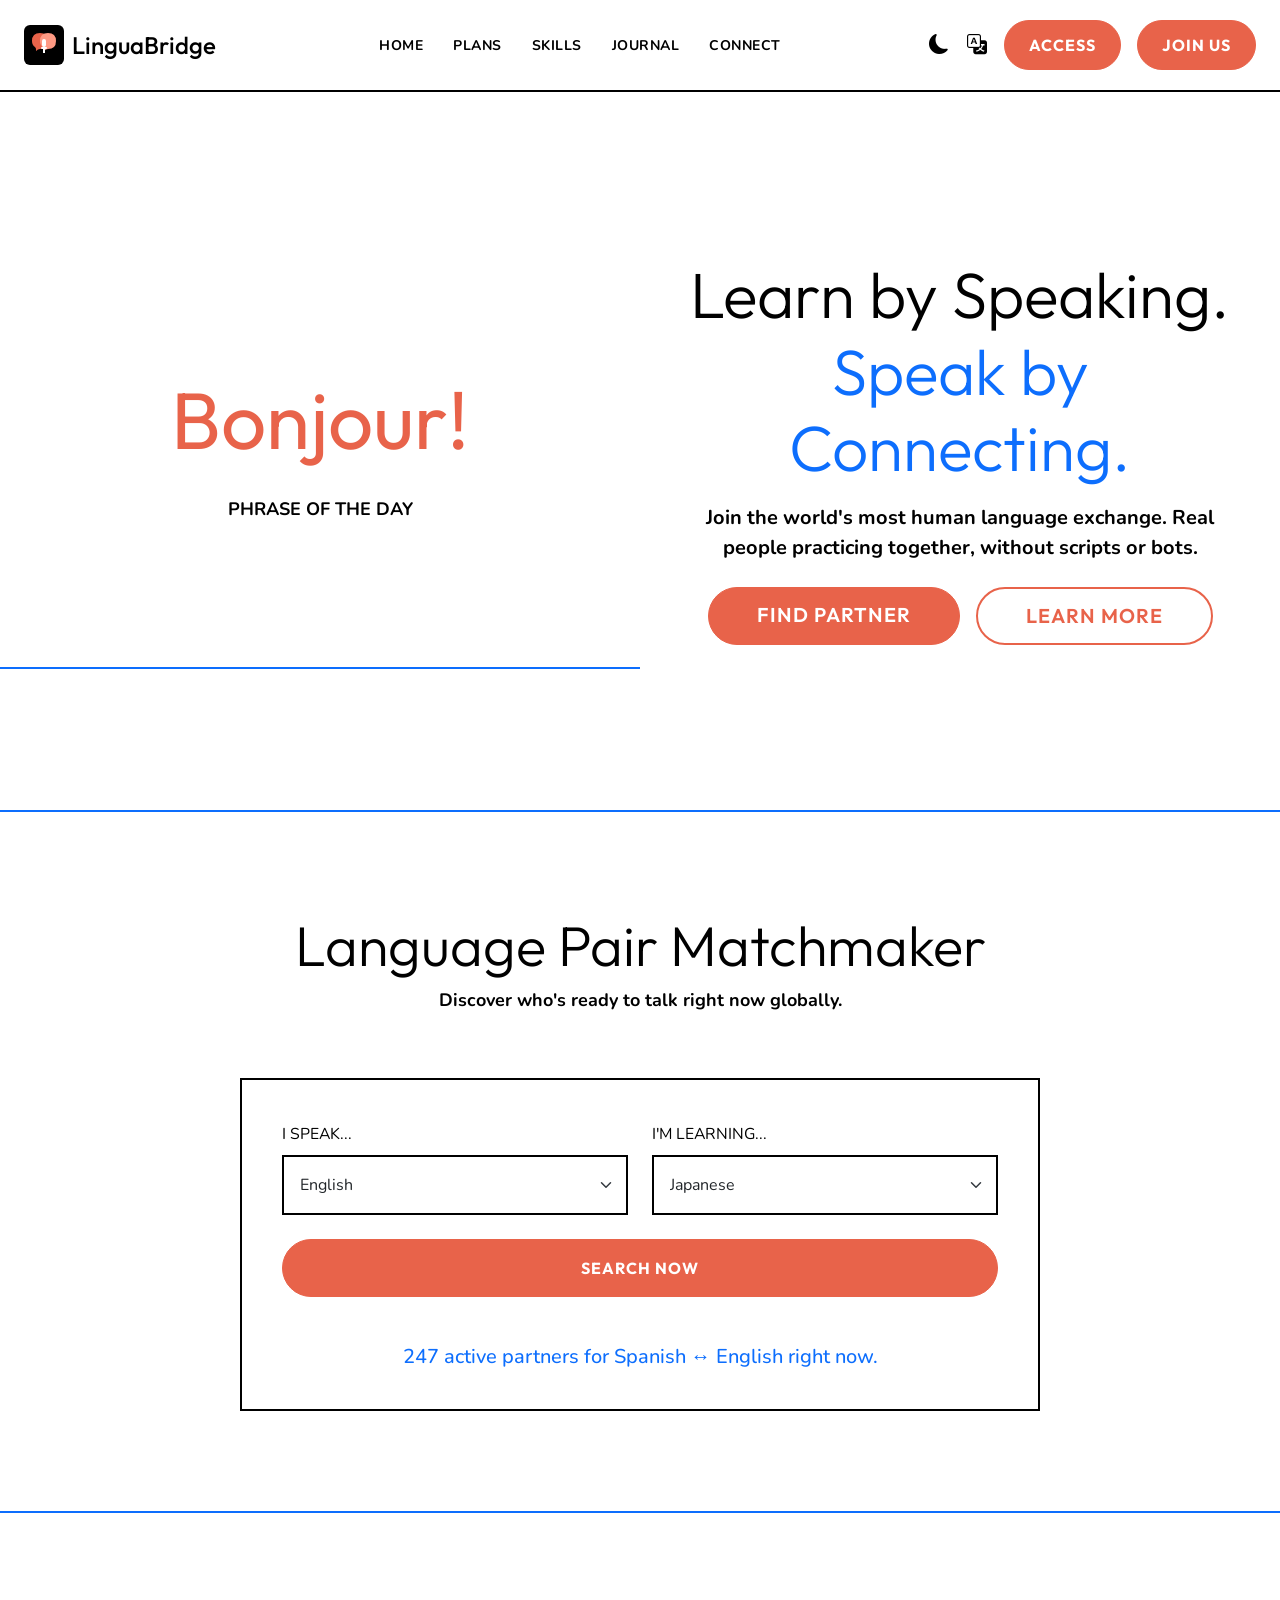
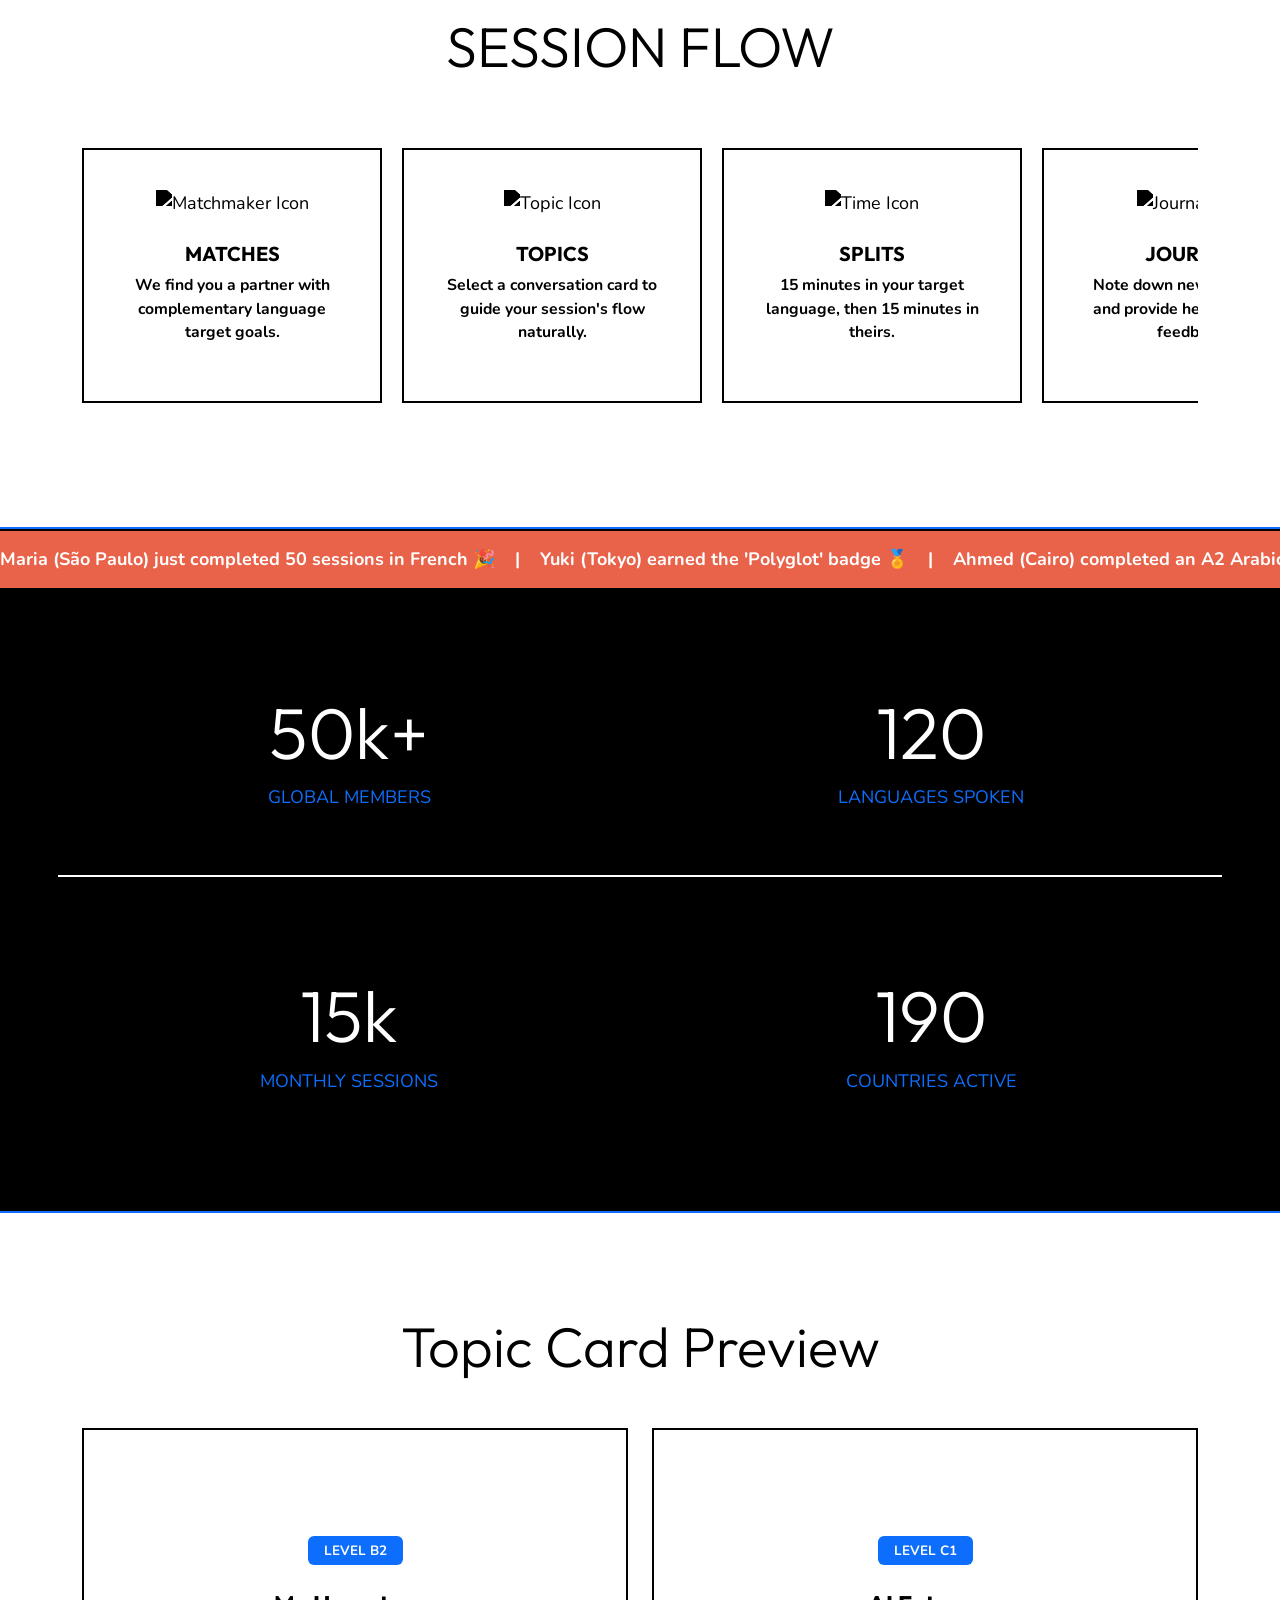
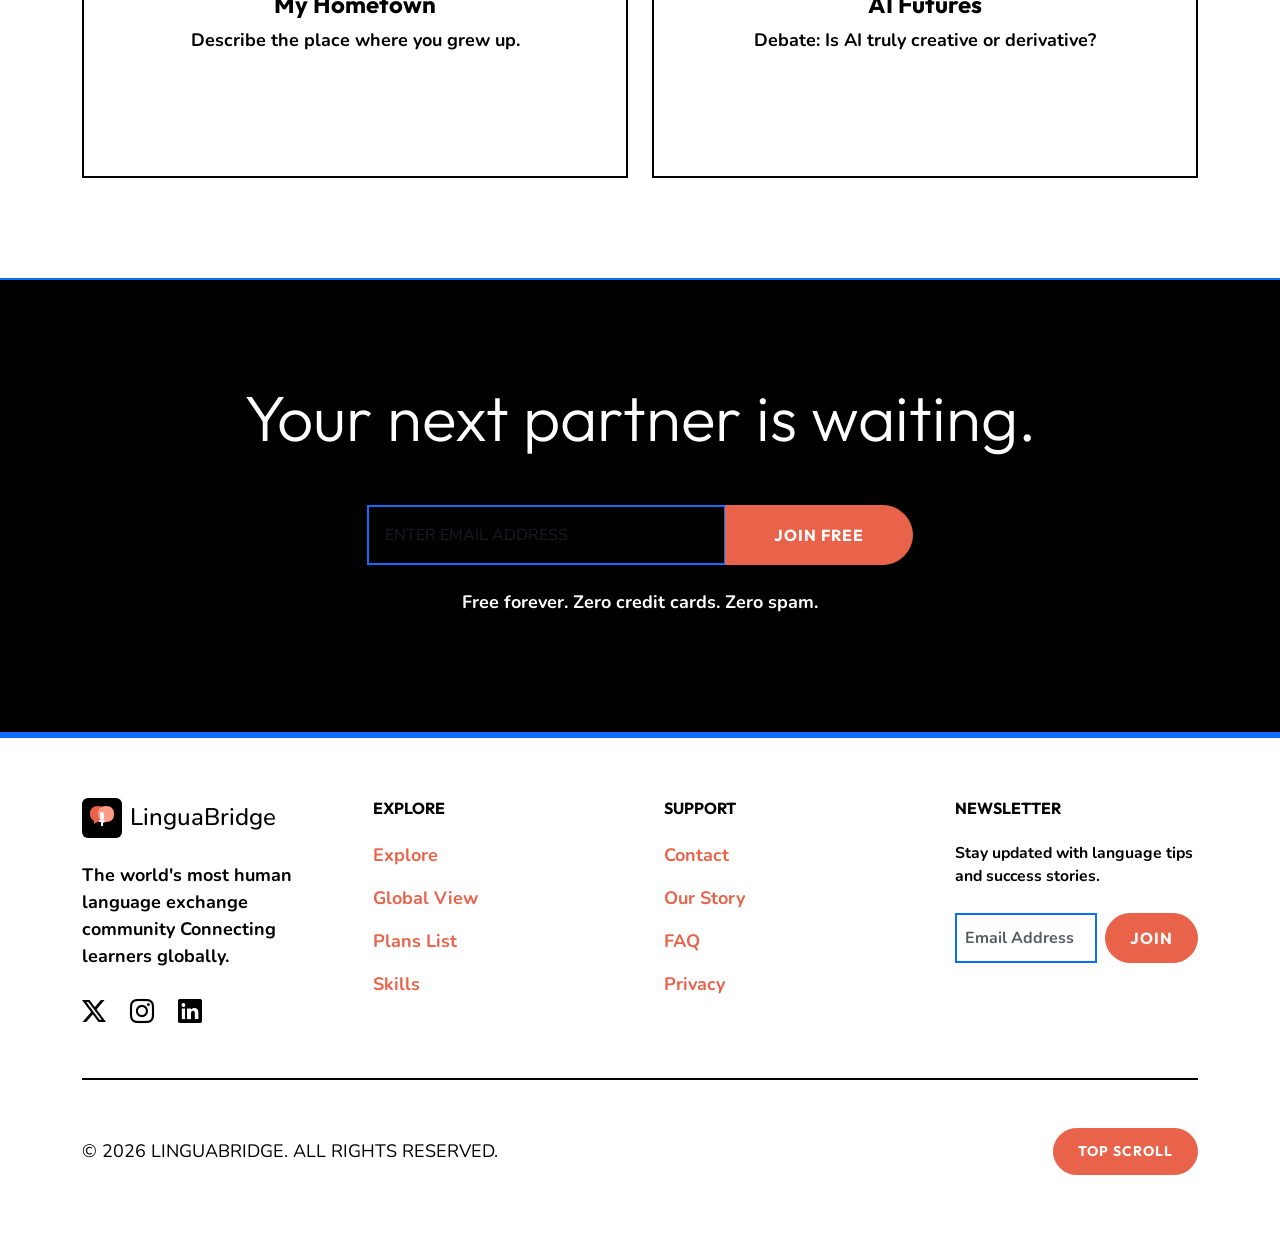
==== commit ceb0c80c: "cent2" ====
--- a/index.html
+++ b/index.html
@@ -10,8 +10,7 @@
         content="Join LinguaBridge, the global community for language exchange. Learn by speaking with native partners worldwide.">
 
     <!-- Favicon -->
-    <link rel="icon" type="image/svg+xml"
-        href="data:image/svg+xml,<svg xmlns=%22http://www.w3.org/2000/svg%22 viewBox=%220 0 100 100%22><circle cx=%2250%22 cy=%2250%22 r=%2245%22 fill=%22none%22 stroke=%22%23E8634A%22 stroke-width=%225%22/><path d=%22M30 40 Q50 30 70 40 Q80 60 50 75 Q20 60 30 40%22 fill=%22%23E8634A%22/></svg>">
+    <link rel="icon" type="image/svg+xml" href="assets/images/logo.svg">
 
     <!-- Fonts -->
     <link rel="preconnect" href="https://fonts.googleapis.com">
@@ -155,15 +154,9 @@
 
     <!-- Header (Identical on all pages) -->
     <header class="navbar navbar-expand-custom sticky-top">
-        <div class="container">
+        <div class="container-fluid px-4">
             <a class="navbar-brand d-flex align-items-center" href="index.html">
-                <svg width="40" height="40" viewBox="0 0 200 200" class="me-2">
-                    <circle cx="100" cy="100" r="90" fill="none" stroke="#E8634A" stroke-width="10" />
-                    <path
-                        d="M100 40 C130 40 160 70 160 100 C160 130 130 160 100 160 C70 160 40 130 40 100 C40 70 70 40 100 40"
-                        fill="none" stroke="#E8634A" stroke-width="6" />
-                    <path d="M60 80 Q100 60 140 80 Q160 120 100 150 Q40 120 60 80" fill="#E8634A" />
-                </svg>
+                <img src="assets/images/logo.svg" alt="LinguaBridge Logo" width="40" height="40" class="me-2 rounded">
                 <span class="h4 mb-0 fw-800 brand-text" style="font-family:'Outfit'">LinguaBridge</span>
             </a>
 
@@ -177,7 +170,8 @@
             <div class="collapse navbar-collapse" id="navbarNav">
                 <ul class="navbar-nav mx-auto">
                     <li class="nav-item dropdown">
-                        <a class="nav-link dropdown-toggle" href="#" id="homeDropdown" role="button" data-bs-toggle="dropdown" aria-expanded="false">
+                        <a class="nav-link dropdown-toggle" href="#" id="homeDropdown" role="button"
+                            data-bs-toggle="dropdown" aria-expanded="false">
                             Home
                         </a>
                         <ul class="dropdown-menu" aria-labelledby="homeDropdown">
@@ -195,20 +189,23 @@
                             class="bi bi-moon-fill theme-toggle-icon fs-5"></i></button>
                     <button class="btn btn-link p-0 text-black rtl-toggle-btn"><i
                             class="bi bi-translate fs-5"></i></button>
-                    <a href="dashboard.html" class="btn btn-primary fw-bold">Access</a>
+                    <a href="login.html" class="btn btn-primary fw-bold">Access</a>
                     <a href="register.html" class="btn btn-primary fw-bold">Join Us</a>
                 </div>
             </div>
 
             <!-- Offcanvas Menu (Visible < 1100px) -->
-            <div class="offcanvas offcanvas-end" tabindex="-1" id="offcanvasNavbar" aria-labelledby="offcanvasNavbarLabel">
+            <div class="offcanvas offcanvas-end" tabindex="-1" id="offcanvasNavbar"
+                aria-labelledby="offcanvasNavbarLabel">
                 <div class="offcanvas-header border-bottom border-2 border-primary">
-                    <button type="button" class="btn-close text-reset ms-auto" data-bs-dismiss="offcanvas" aria-label="Close"></button>
+                    <button type="button" class="btn-close text-reset ms-auto" data-bs-dismiss="offcanvas"
+                        aria-label="Close"></button>
                 </div>
                 <div class="offcanvas-body d-flex flex-column">
                     <nav class="navbar-nav gap-2">
                         <div class="nav-item-group">
-                            <span class="nav-link disabled fw-800 text-primary small mb-1" style="opacity: 1;">HOME</span>
+                            <span class="nav-link disabled fw-800 text-primary small mb-1"
+                                style="opacity: 1;">HOME</span>
                             <div class="mobile-submenu d-flex flex-column gap-2">
                                 <a class="nav-link active" href="index.html">EXPLORE</a>
                                 <a class="nav-link" href="home-2.html">GLOBAL</a>
@@ -219,14 +216,17 @@
                         <a class="nav-link" href="blog.html">JOURNAL</a>
                         <a class="nav-link" href="contact.html">CONNECT</a>
                     </nav>
-                    
+
                     <div class="mt-auto pt-5">
                         <div class="d-flex gap-2 mb-4">
-                            <button class="btn btn-outline border-2 w-100 p-3 theme-toggle-btn"><i class="bi bi-moon-fill theme-toggle-icon"></i></button>
-                            <button class="btn btn-outline border-2 w-100 p-3 rtl-toggle-btn"><i class="bi bi-translate"></i></button>
-                        </div>
-                        <a href="dashboard.html" class="btn btn-primary w-100 py-3 fw-800 mb-3">ACCESS PORTAL</a>
-                        <a href="register.html" class="btn btn-outline border-3 border-primary w-100 py-3 fw-800">JOIN US</a>
+                            <button class="btn btn-outline border-2 w-100 p-3 theme-toggle-btn"><i
+                                    class="bi bi-moon-fill theme-toggle-icon"></i></button>
+                            <button class="btn btn-outline border-2 w-100 p-3 rtl-toggle-btn"><i
+                                    class="bi bi-translate"></i></button>
+                        </div>
+                        <a href="login.html" class="btn btn-primary w-100 py-3 fw-800 mb-3">ACCESS PORTAL</a>
+                        <a href="register.html" class="btn btn-outline border-3 border-primary w-100 py-3 fw-800">JOIN
+                            US</a>
                     </div>
                 </div>
             </div>
@@ -237,18 +237,19 @@
         <!-- Section 1: Conversation Starter (Split Viewport) -->
         <section class="hero-split container-fluid px-0 border-bottom border-2 border-primary">
             <div class="row g-0 w-100">
-                <div class="col-lg-6 d-flex justify-content-center align-items-center py-5 border-end border-2 border-primary">
+                <div
+                    class="col-lg-6 d-flex justify-content-center align-items-center py-4 border-bottom border-lg-bottom-0 border-lg-end border-2 border-primary">
                     <div class="text-center">
                         <div id="phrase-day">Bonjour!</div>
-                        <p class="mt-4 text-black fw-bold text-uppercase tracking-widest">Phrase of the moment</p>
-                    </div>
-                </div>
-                <div class="col-lg-6 d-flex flex-column justify-content-center px-lg-5 p-4 py-5">
-                    <h1 class="display-3 mb-4 fw-800">Learn by Speaking.<br><span class="text-primary">Speak by
+                        <p class="mt-3 text-black fw-bold text-uppercase tracking-widest">Phrase of the day</p>
+                    </div>
+                </div>
+                <div class="col-lg-6 d-flex flex-column justify-content-center align-items-center text-center px-lg-5 p-4 py-4">
+                    <h1 class="display-3 mb-3 fw-800">Learn by Speaking.<br><span class="text-primary">Speak by
                             Connecting.</span></h1>
-                    <p class="lead mb-5 text-black fw-bold">Join the world's most human language exchange. Real people
+                    <p class="lead mb-4 text-black fw-bold">Join the world's most human language exchange. Real people
                         practicing together, without scripts or bots.</p>
-                    <div class="d-flex gap-3">
+                    <div class="d-flex flex-column flex-sm-row gap-3 justify-content-center">
                         <a href="register.html" class="btn btn-primary btn-lg px-5">Find Partner</a>
                         <a href="services.html" class="btn btn-outline btn-lg px-5 border-2">Learn More</a>
                     </div>
@@ -472,10 +473,7 @@
             <div class="row g-5">
                 <div class="col-md-6 col-lg-3">
                     <a class="d-flex align-items-center mb-4" href="index.html">
-                        <svg width="40" height="40" viewBox="0 0 200 200" class="me-2">
-                            <circle cx="100" cy="100" r="90" fill="none" stroke="#E8634A" stroke-width="10" />
-                            <path d="M60 80 Q100 60 140 80 Q160 120 100 150 Q40 120 60 80" fill="#E8634A" />
-                        </svg>
+                        <img src="assets/images/logo.svg" alt="LinguaBridge Logo" width="40" height="40" class="me-2 rounded">
                         <span class="h4 mb-0 fw-800 text-black">LinguaBridge</span>
                     </a>
                     <p class="text-black fw-bold mb-4">The world's most human language exchange community Connecting
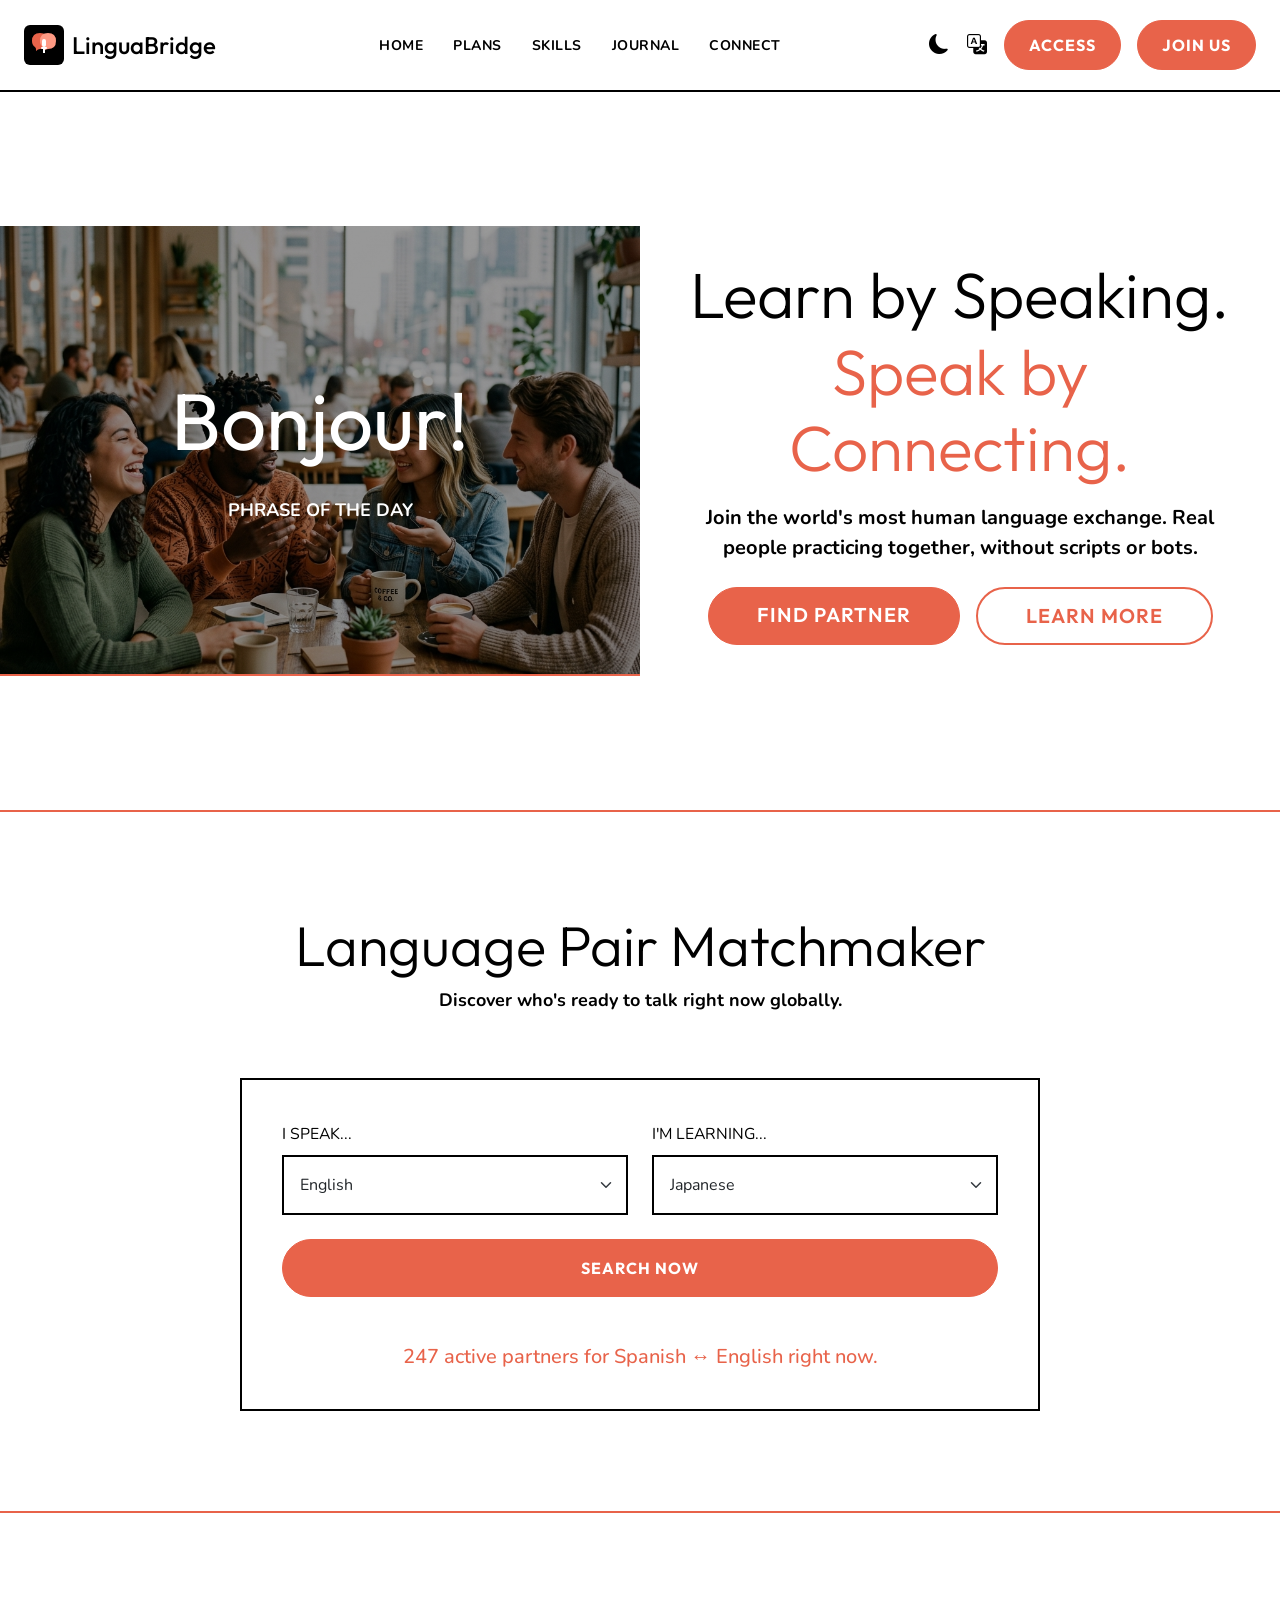
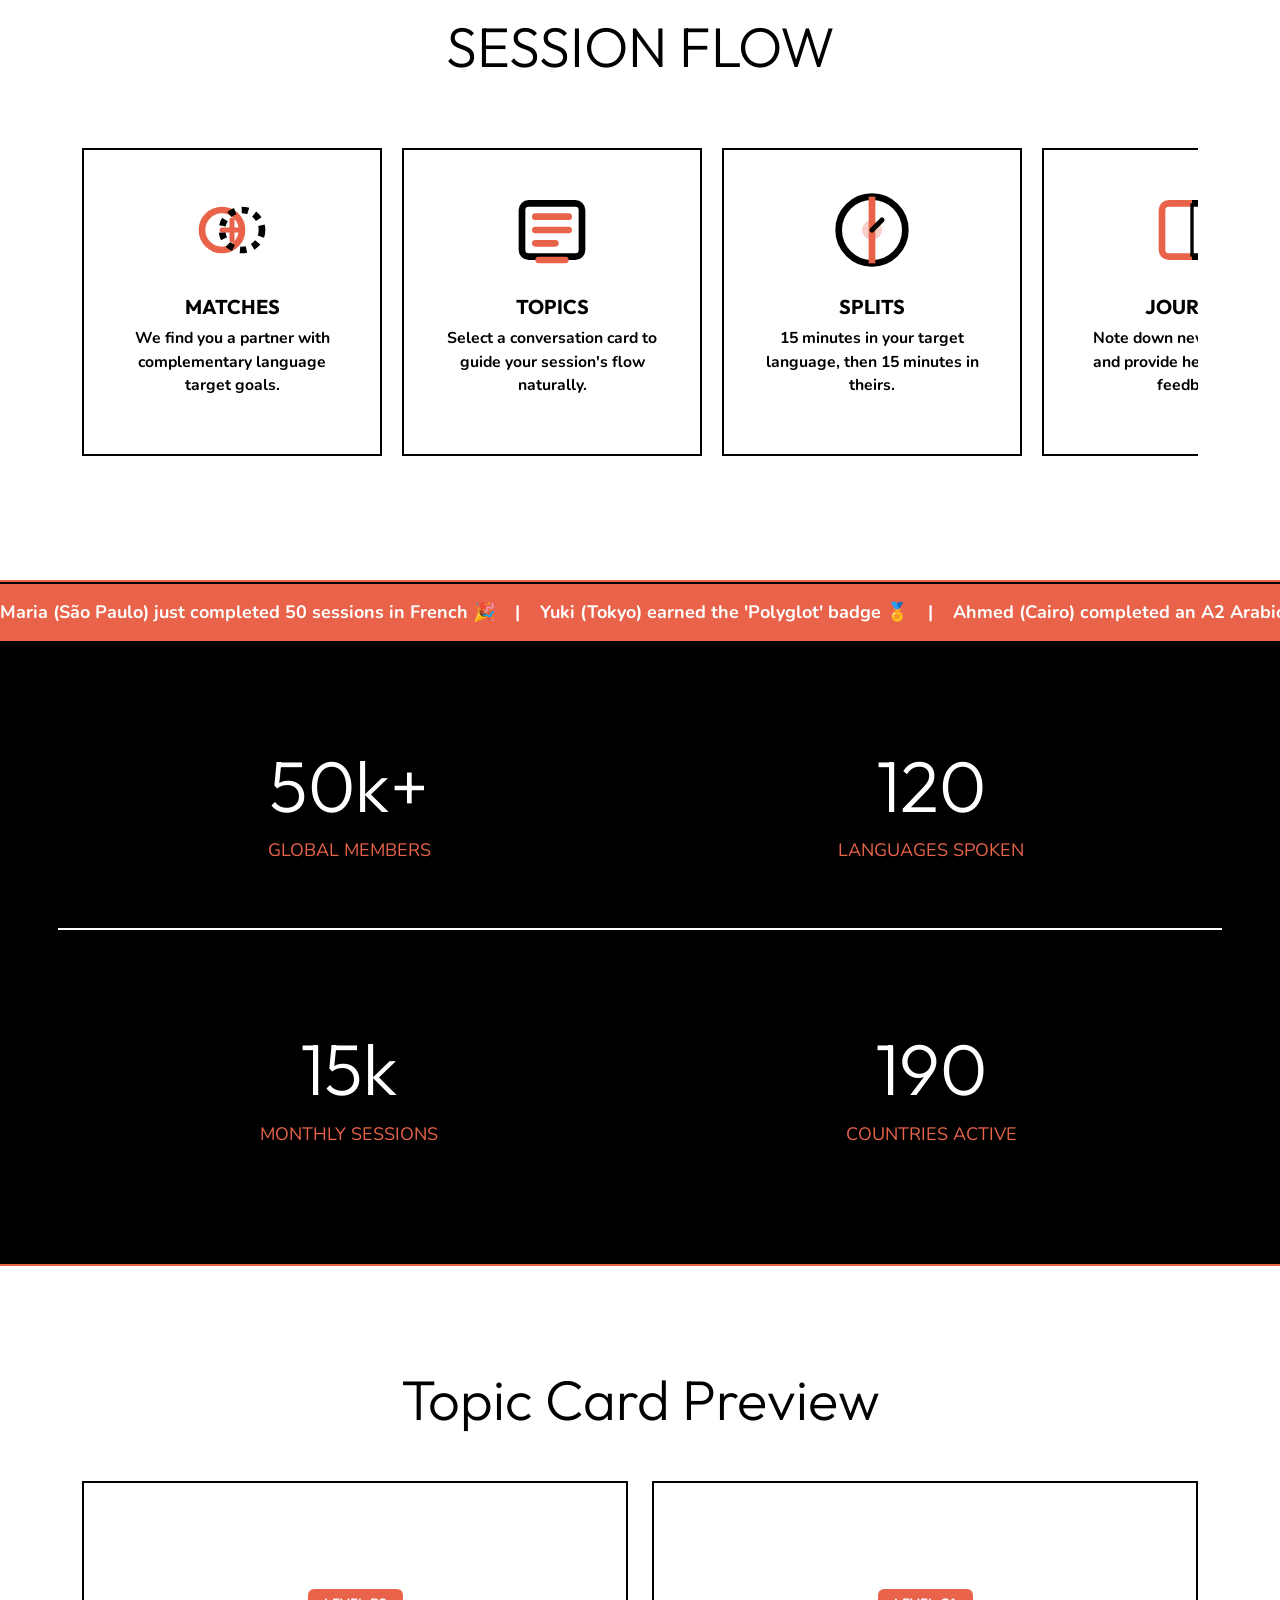
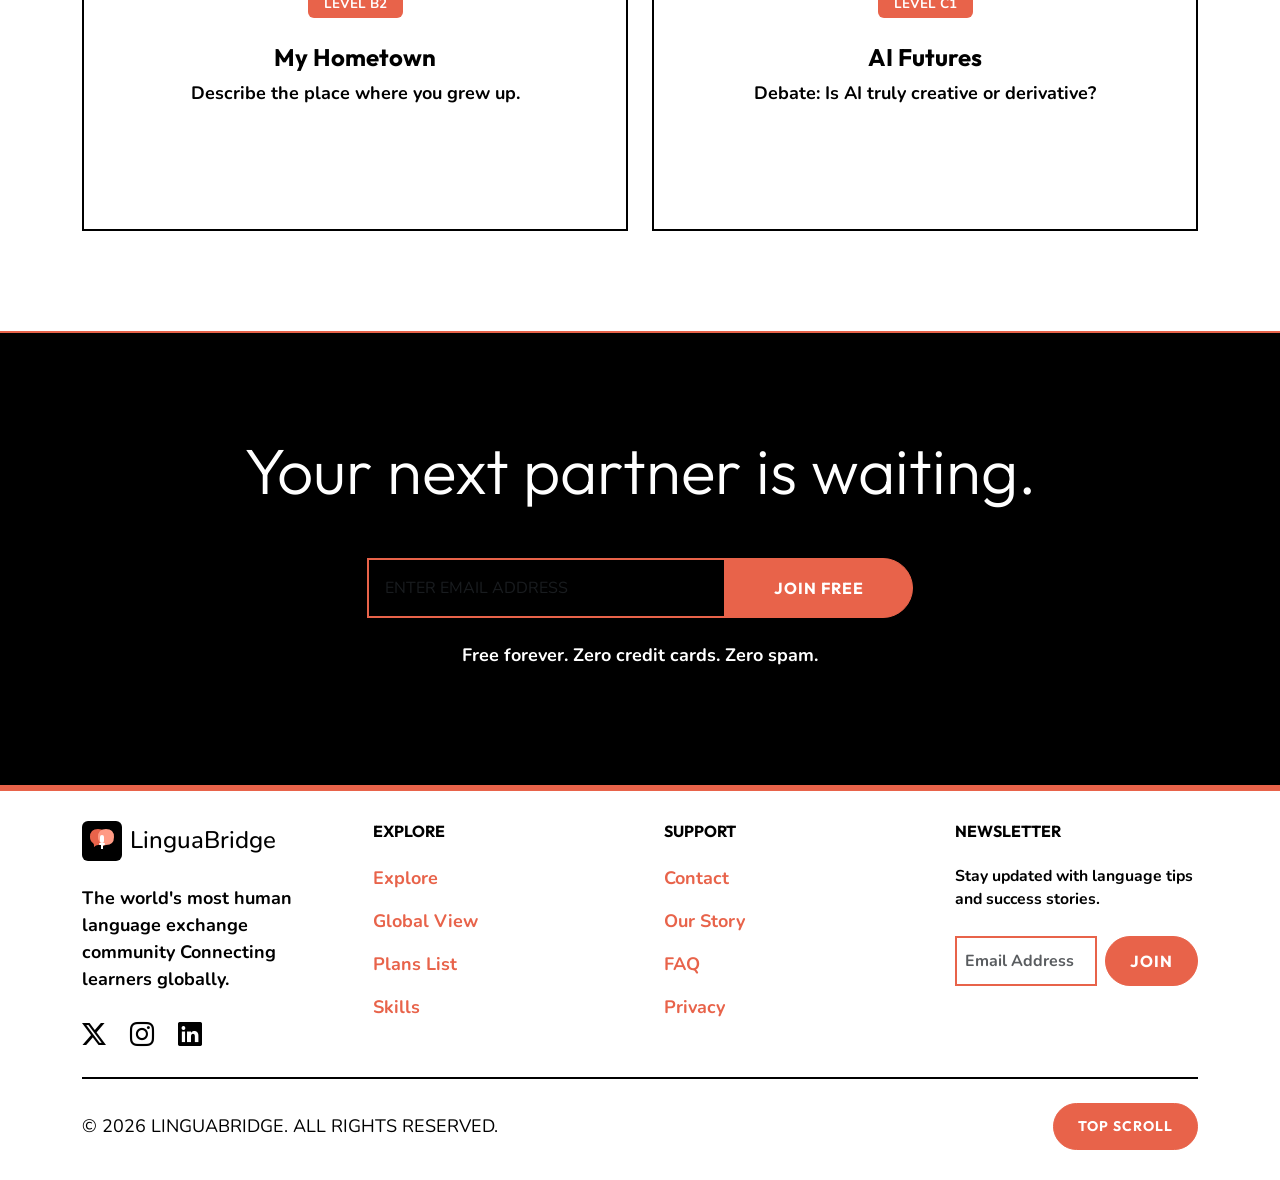
==== commit 19b1d7ec: "cent5" ====
--- a/index.html
+++ b/index.html
@@ -238,10 +238,11 @@
         <section class="hero-split container-fluid px-0 border-bottom border-2 border-primary">
             <div class="row g-0 w-100">
                 <div
-                    class="col-lg-6 d-flex justify-content-center align-items-center py-4 border-bottom border-lg-bottom-0 border-lg-end border-2 border-primary">
+                    class="col-lg-6 d-flex justify-content-center align-items-center py-4 border-bottom border-lg-bottom-0 border-lg-end border-2 border-primary position-relative"
+                    style="background: linear-gradient(rgba(0,0,0,0.4), rgba(0,0,0,0.4)), url('assets/images/hero-global.jpg') center/cover no-repeat; min-height: 50vh;">
                     <div class="text-center">
-                        <div id="phrase-day">Bonjour!</div>
-                        <p class="mt-3 text-black fw-bold text-uppercase tracking-widest">Phrase of the day</p>
+                        <div id="phrase-day" class="text-white shadow-sm">Bonjour!</div>
+                        <p class="mt-3 text-white fw-bold text-uppercase tracking-widest">Phrase of the day</p>
                     </div>
                 </div>
                 <div class="col-lg-6 d-flex flex-column justify-content-center align-items-center text-center px-lg-5 p-4 py-4">
@@ -303,29 +304,29 @@
                 <h2 class="text-center display-4 fw-800 mb-5 text-uppercase">Session Flow</h2>
                 <div class="filmstrip-container pb-4">
                     <div class="frame-card">
-                        <img src="assets/images/methods-1.jpg" alt="Matchmaker Icon" class="mb-4"
-                            style="height: 80px; width: auto; filter: brightness(0);">
+                        <img src="assets/images/methods-1.svg" alt="Matchmaker Icon" class="mb-4"
+                            style="height: 80px; width: auto;">
                         <h5 class="fw-800 text-uppercase">Matches</h5>
                         <p class="small text-black fw-bold">We find you a partner with complementary language target
                             goals.</p>
                     </div>
                     <div class="frame-card">
-                        <img src="assets/images/methods-2.jpg" alt="Topic Icon" class="mb-4"
-                            style="height: 80px; width: auto; filter: brightness(0);">
+                        <img src="assets/images/methods-2.svg" alt="Topic Icon" class="mb-4"
+                            style="height: 80px; width: auto;">
                         <h5 class="fw-800 text-uppercase">Topics</h5>
                         <p class="small text-black fw-bold">Select a conversation card to guide your session's flow
                             naturally.</p>
                     </div>
                     <div class="frame-card">
-                        <img src="assets/images/methods-3.jpg" alt="Time Icon" class="mb-4"
-                            style="height: 80px; width: auto; filter: brightness(0);">
+                        <img src="assets/images/methods-3.svg" alt="Time Icon" class="mb-4"
+                            style="height: 80px; width: auto;">
                         <h5 class="fw-800 text-uppercase">Splits</h5>
                         <p class="small text-black fw-bold">15 minutes in your target language, then 15 minutes in
                             theirs.</p>
                     </div>
                     <div class="frame-card">
-                        <img src="assets/images/methods-4.jpg" alt="Journal Icon" class="mb-4"
-                            style="height: 80px; width: auto; filter: brightness(0);">
+                        <img src="assets/images/methods-4.svg" alt="Journal Icon" class="mb-4"
+                            style="height: 80px; width: auto;">
                         <h5 class="fw-800 text-uppercase">Journal</h5>
                         <p class="small text-black fw-bold">Note down new vocabulary and provide helpful partner
                             feedback.</p>
@@ -514,7 +515,7 @@
                 </div>
             </div>
             <div
-                class="border-top border-2 border-black mt-5 pt-5 d-flex flex-column flex-md-row justify-content-between align-items-center">
+                class="border-top border-2 border-black mt-4 pt-4 d-flex flex-column flex-md-row justify-content-between align-items-center">
                 <p class="fw-800 text-black mb-0">© 2026 LINGUABRIDGE. ALL RIGHTS RESERVED.</p>
                 <a href="#" class="btn btn-primary btn-sm px-4 fw-bold mt-4 mt-md-0">TOP SCROLL</a>
             </div>
--- a/assets/css/style.css
+++ b/assets/css/style.css
@@ -34,6 +34,7 @@
     font-family: var(--font-heading);
     font-weight: 700;
     line-height: 1.25;
+    color: inherit;
 }
 
 h1 {
@@ -89,6 +90,19 @@
 .btn:hover {
     transform: translateY(-2px);
     box-shadow: 0 4px 15px rgba(232, 99, 74, 0.3);
+}
+
+/* Theme color overrides for Bootstrap utilities */
+.bg-primary {
+    background-color: var(--primary-color) !important;
+}
+
+.text-primary {
+    color: var(--primary-color) !important;
+}
+
+.border-primary {
+    border-color: var(--primary-color) !important;
 }
 
 /* Header & Nav */
@@ -211,8 +225,8 @@
 }
 
 .footer-padding {
-    padding-top: 60px;
-    padding-bottom: 60px;
+    padding-top: 30px;
+    padding-bottom: 30px;
 }
 
 .bg-light-alt {
@@ -236,6 +250,9 @@
 }
 
 .card, .stat-card, .frame-card, .matchmaker-box {
+    display: flex;
+    flex-direction: column;
+    height: 100%;
     background-color: var(--section-bg);
     color: var(--section-text);
     border: 2px solid var(--section-border) !important;
--- a/assets/css/dark-mode.css
+++ b/assets/css/dark-mode.css
@@ -26,9 +26,8 @@
     color: var(--text-color) !important;
 }
 
-[data-theme="dark"] h1, [data-theme="dark"] h2, [data-theme="dark"] h3, [data-theme="dark"] h4, [data-theme="dark"] h5, [data-theme="dark"] h6 {
-    color: var(--text-color);
-}
+
+/* Headings handled by color: inherit in style.css */
 
 [data-theme="dark"] .footer {
     background-color: var(--bg-color);
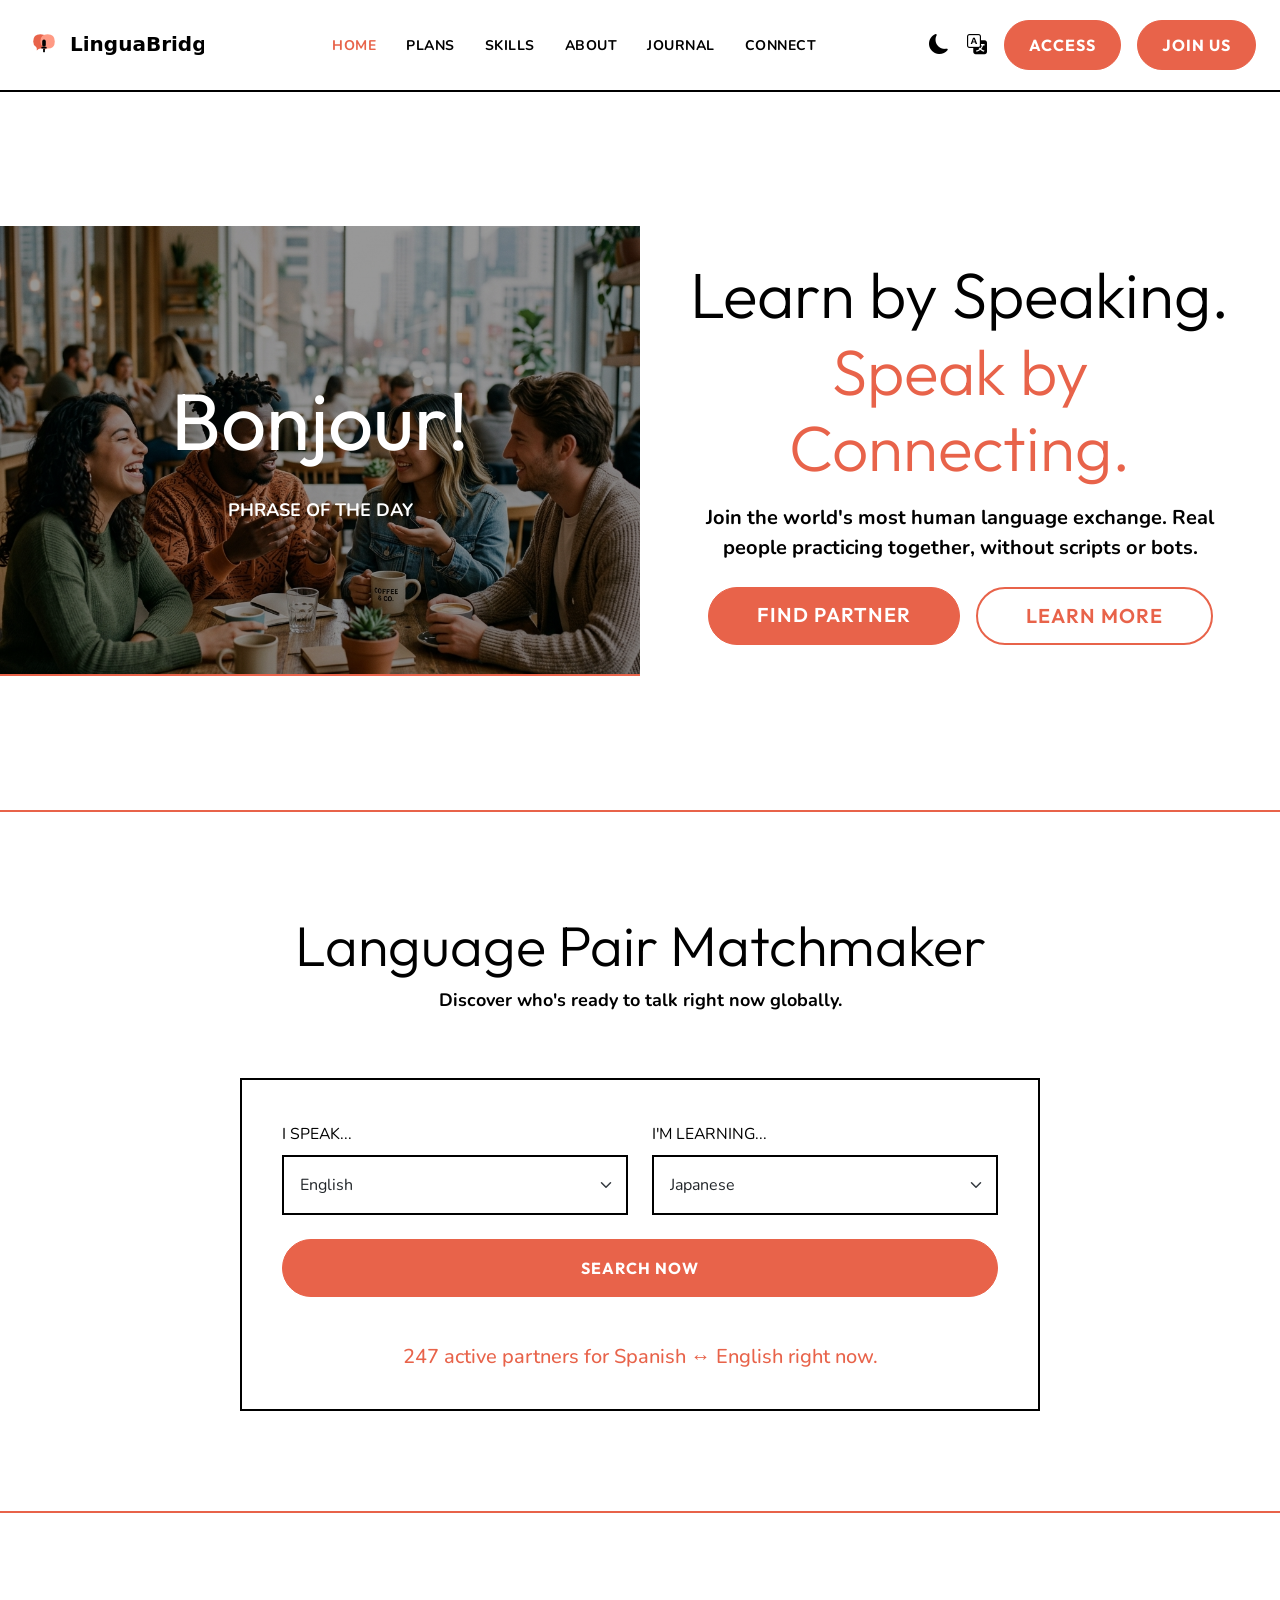
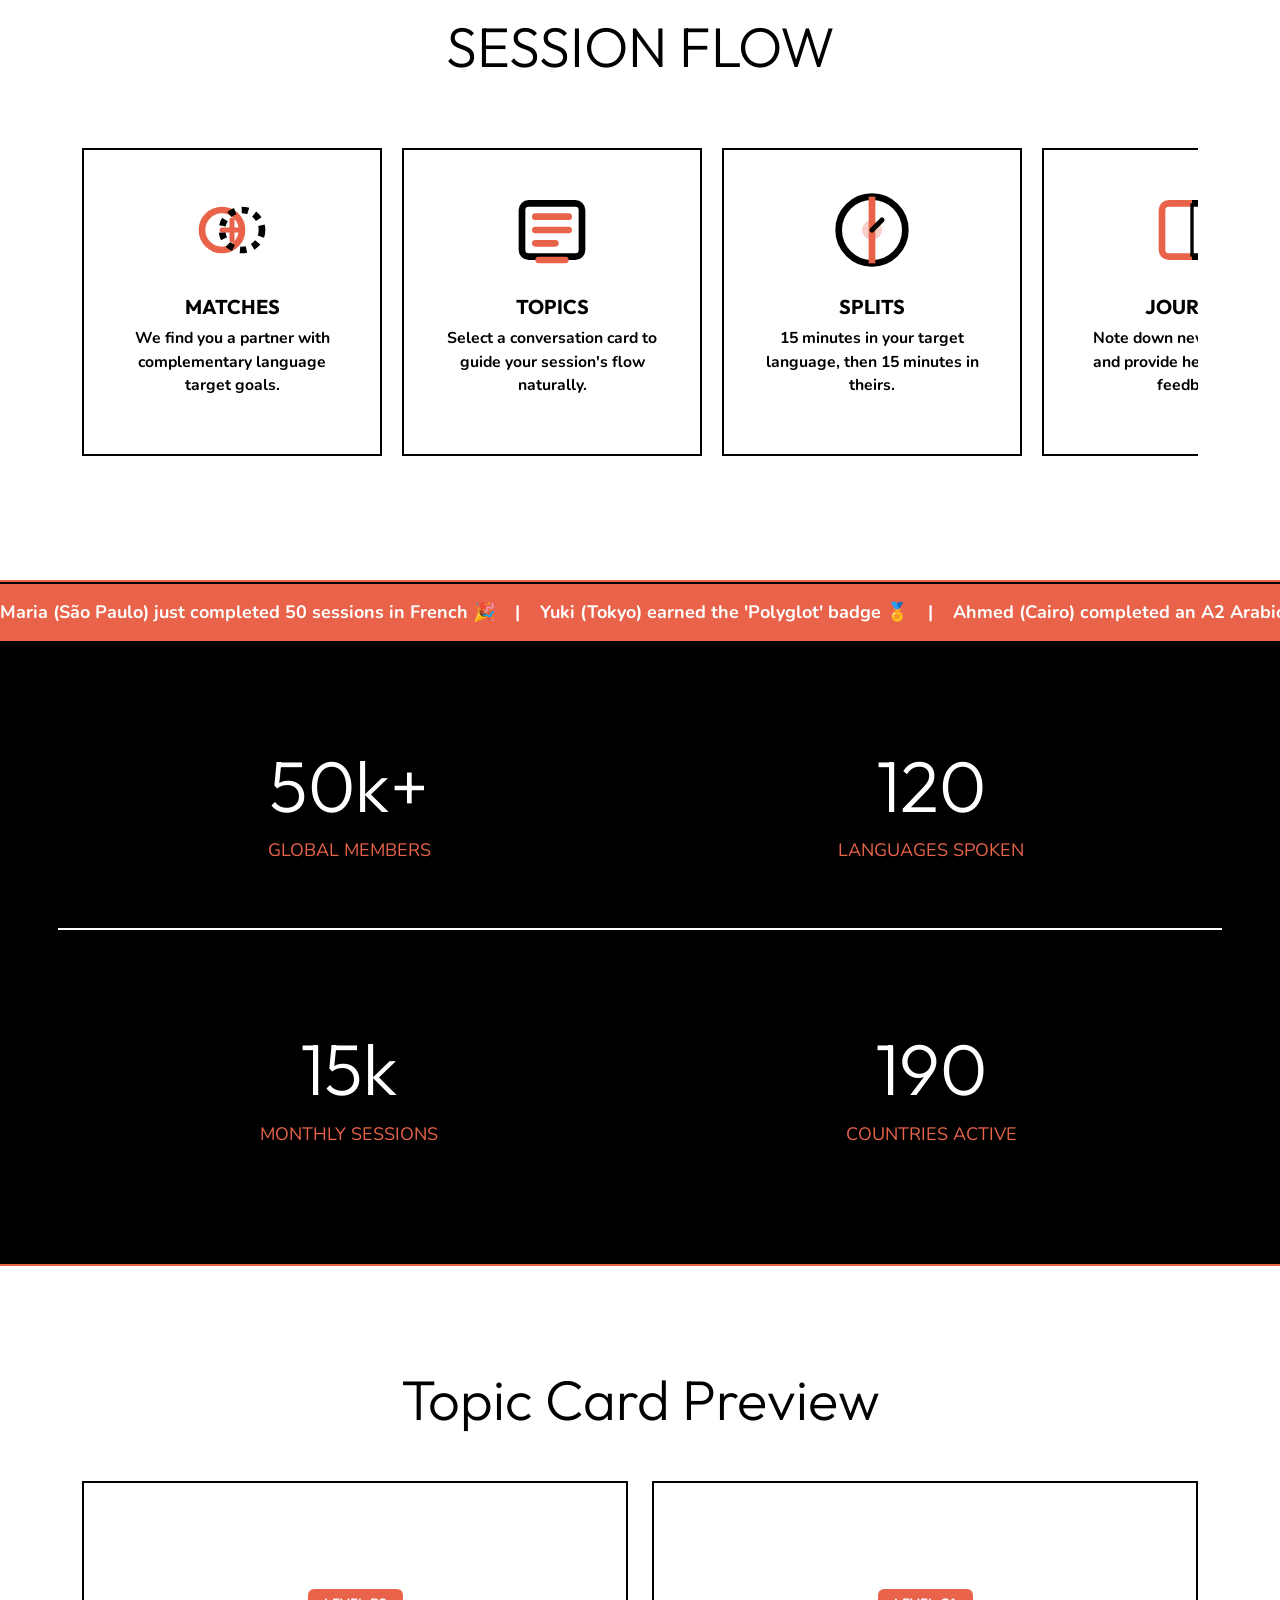
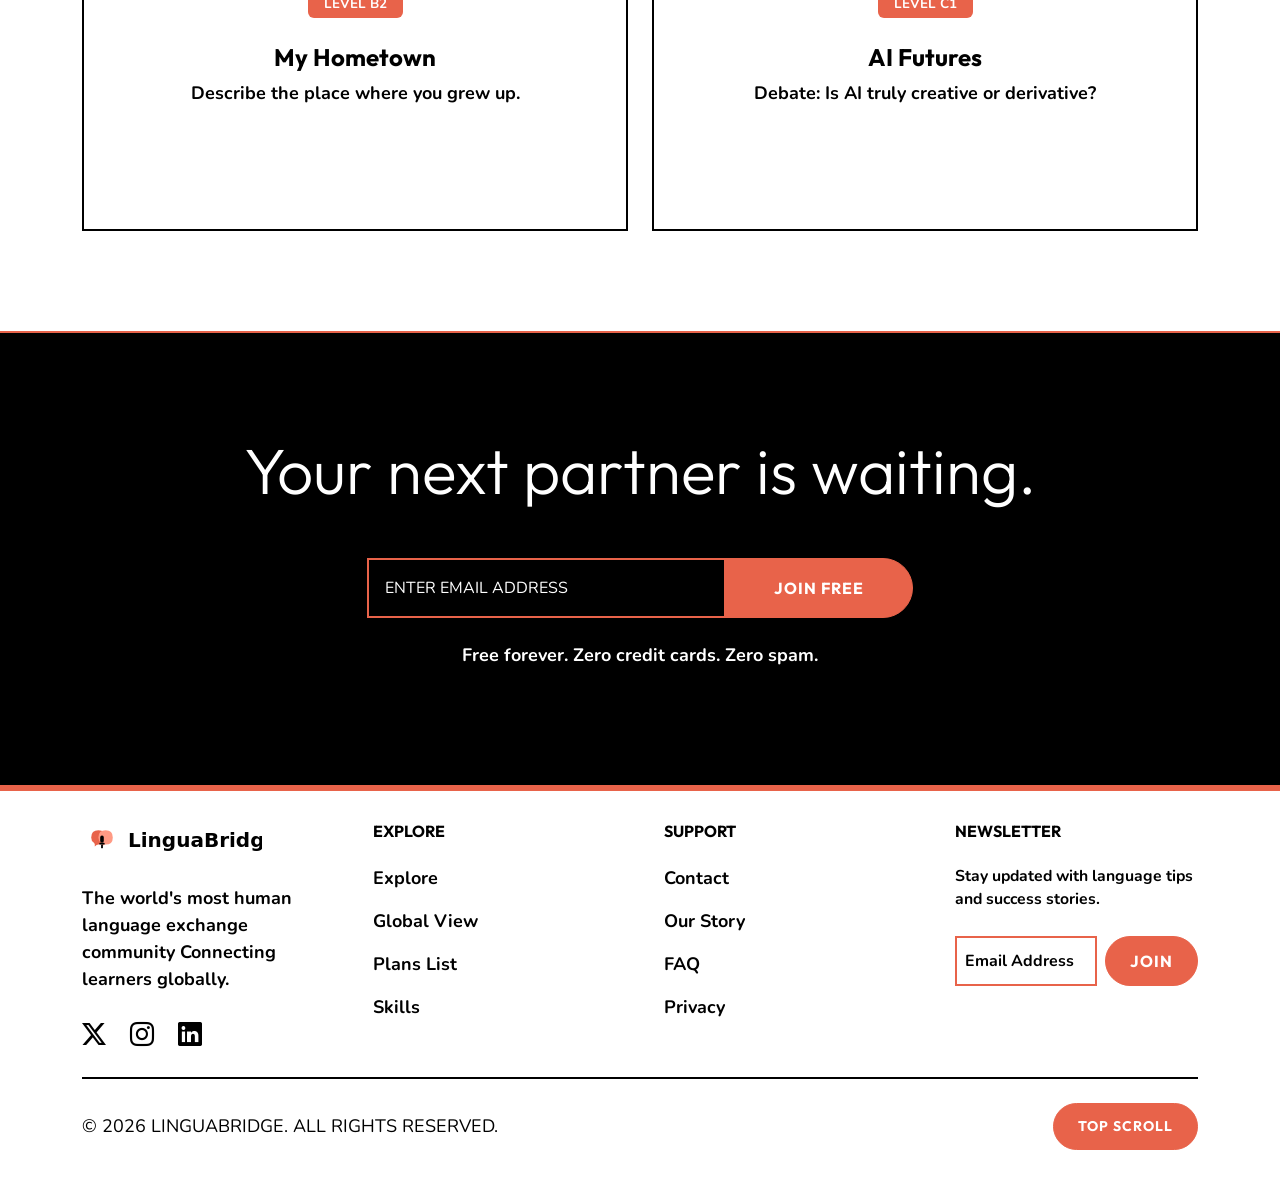
==== commit a39b1c0c: "fixes1" ====
--- a/index.html
+++ b/index.html
@@ -55,10 +55,11 @@
         }
 
         .matchmaker-box {
-            background: #FFF;
+            background: var(--section-bg);
             padding: 40px;
             border-radius: 0;
-            border: 2px solid #000;
+            border: 2px solid var(--section-border);
+            color: var(--section-text);
         }
 
         .filmstrip-container {
@@ -71,11 +72,12 @@
 
         .frame-card {
             min-width: 300px;
-            background: #FFF;
+            background: var(--section-bg);
             padding: 40px;
             border-radius: 0;
-            border: 2px solid #000;
+            border: 2px solid var(--section-border);
             text-align: center;
+            color: var(--section-text);
         }
 
         .ticker-wrap {
@@ -135,11 +137,11 @@
             align-items: center;
             padding: 30px;
             text-align: center;
-            border: 2px solid #000;
+            border: 2px solid var(--section-border);
         }
 
         .topic-front {
-            background: #FFF;
+            background: var(--section-bg);
         }
 
         .topic-back {
@@ -156,8 +158,7 @@
     <header class="navbar navbar-expand-custom sticky-top">
         <div class="container-fluid px-4">
             <a class="navbar-brand d-flex align-items-center" href="index.html">
-                <img src="assets/images/logo.svg" alt="LinguaBridge Logo" width="40" height="40" class="me-2 rounded">
-                <span class="h4 mb-0 fw-800 brand-text" style="font-family:'Outfit'">LinguaBridge</span>
+                <img src="assets/images/weblogo.svg" alt="LinguaBridge" width="180" height="40">
             </a>
 
             <!-- Right-aligned Toggler for Mobile -->
@@ -170,7 +171,7 @@
             <div class="collapse navbar-collapse" id="navbarNav">
                 <ul class="navbar-nav mx-auto">
                     <li class="nav-item dropdown">
-                        <a class="nav-link dropdown-toggle" href="#" id="homeDropdown" role="button"
+                        <a class="nav-link dropdown-toggle active" href="#" id="homeDropdown" role="button"
                             data-bs-toggle="dropdown" aria-expanded="false">
                             Home
                         </a>
@@ -181,6 +182,7 @@
                     </li>
                     <li class="nav-item"><a class="nav-link" href="pricing.html">Plans</a></li>
                     <li class="nav-item"><a class="nav-link" href="services.html">Skills</a></li>
+                    <li class="nav-item"><a class="nav-link" href="about.html">About</a></li>
                     <li class="nav-item"><a class="nav-link" href="blog.html">Journal</a></li>
                     <li class="nav-item"><a class="nav-link" href="contact.html">Connect</a></li>
                 </ul>
@@ -189,7 +191,7 @@
                             class="bi bi-moon-fill theme-toggle-icon fs-5"></i></button>
                     <button class="btn btn-link p-0 text-black rtl-toggle-btn"><i
                             class="bi bi-translate fs-5"></i></button>
-                    <a href="login.html" class="btn btn-primary fw-bold">Access</a>
+                    <a href="dashboard.html" class="btn btn-primary fw-bold">Access</a>
                     <a href="register.html" class="btn btn-primary fw-bold">Join Us</a>
                 </div>
             </div>
@@ -213,6 +215,7 @@
                         </div>
                         <a class="nav-link" href="pricing.html">PLANS</a>
                         <a class="nav-link" href="services.html">SKILLS</a>
+                        <a class="nav-link" href="about.html">ABOUT</a>
                         <a class="nav-link" href="blog.html">JOURNAL</a>
                         <a class="nav-link" href="contact.html">CONNECT</a>
                     </nav>
@@ -224,7 +227,7 @@
                             <button class="btn btn-outline border-2 w-100 p-3 rtl-toggle-btn"><i
                                     class="bi bi-translate"></i></button>
                         </div>
-                        <a href="login.html" class="btn btn-primary w-100 py-3 fw-800 mb-3">ACCESS PORTAL</a>
+                        <a href="dashboard.html" class="btn btn-primary w-100 py-3 fw-800 mb-3">ACCESS PORTAL</a>
                         <a href="register.html" class="btn btn-outline border-3 border-primary w-100 py-3 fw-800">JOIN
                             US</a>
                     </div>
@@ -461,7 +464,7 @@
                                 placeholder="ENTER EMAIL ADDRESS">
                             <button class="btn btn-primary px-5 fw-bold" type="button">JOIN FREE</button>
                         </div>
-                        <p class="text-white fw-bold">Free forever. Zero credit cards. Zero spam.</p>
+                        <p class="text-inherit fw-bold">Free forever. Zero credit cards. Zero spam.</p>
                     </div>
                 </div>
             </div>
@@ -474,8 +477,7 @@
             <div class="row g-5">
                 <div class="col-md-6 col-lg-3">
                     <a class="d-flex align-items-center mb-4" href="index.html">
-                        <img src="assets/images/logo.svg" alt="LinguaBridge Logo" width="40" height="40" class="me-2 rounded">
-                        <span class="h4 mb-0 fw-800 text-black">LinguaBridge</span>
+                        <img src="assets/images/weblogo.svg" alt="LinguaBridge" width="180" height="40">
                     </a>
                     <p class="text-black fw-bold mb-4">The world's most human language exchange community Connecting
                         learners globally.</p>
@@ -527,4 +529,4 @@
     <script src="assets/js/main.js"></script>
 </body>
 
-</html>+</html>
--- a/assets/css/style.css
+++ b/assets/css/style.css
@@ -57,6 +57,100 @@
 
 a:hover {
     opacity: 0.8;
+}
+
+.contact-social-icons a {
+    width: 44px;
+    height: 44px;
+    display: inline-flex;
+    align-items: center;
+    justify-content: center;
+    border: 2px solid rgba(0, 0, 0, 0.35);
+    border-radius: 999px;
+    opacity: 1;
+}
+
+.section-inverted .contact-social-icons a {
+    border-color: rgba(255, 255, 255, 0.35);
+}
+
+.contact-social-icons a:hover {
+    background-color: var(--primary-color);
+    border-color: var(--primary-color);
+    color: #FFF !important;
+    opacity: 1;
+    transform: translateY(-2px);
+    box-shadow: 0 10px 25px rgba(232, 99, 74, 0.35);
+}
+
+.contact-social-icons a:focus-visible {
+    outline: 2px solid currentColor;
+    outline-offset: 3px;
+    opacity: 1;
+}
+
+.text-inherit {
+    color: inherit !important;
+}
+
+input::placeholder,
+textarea::placeholder,
+.form-control::placeholder {
+    color: currentColor !important;
+    opacity: 1 !important;
+}
+
+input::-webkit-input-placeholder,
+textarea::-webkit-input-placeholder,
+.form-control::-webkit-input-placeholder {
+    color: currentColor !important;
+    opacity: 1 !important;
+}
+
+input::-moz-placeholder,
+textarea::-moz-placeholder,
+.form-control::-moz-placeholder {
+    color: currentColor !important;
+    opacity: 1 !important;
+}
+
+input:-ms-input-placeholder,
+textarea:-ms-input-placeholder,
+.form-control:-ms-input-placeholder {
+    color: currentColor !important;
+    opacity: 1 !important;
+}
+
+input::-ms-input-placeholder,
+textarea::-ms-input-placeholder,
+.form-control::-ms-input-placeholder {
+    color: currentColor !important;
+    opacity: 1 !important;
+}
+
+.section-inverted .form-control,
+.section-inverted .form-select,
+.section-inverted input,
+.section-inverted textarea {
+    background-color: transparent !important;
+    color: var(--section-text) !important;
+    border-color: var(--primary-color) !important;
+}
+
+.section-inverted .form-control::placeholder,
+.section-inverted .form-select::placeholder,
+.section-inverted input::placeholder,
+.section-inverted textarea::placeholder {
+    color: var(--section-text) !important;
+    opacity: 1 !important;
+}
+
+.section-inverted .form-control:focus,
+.section-inverted .form-select:focus,
+.section-inverted input:focus,
+.section-inverted textarea:focus {
+    box-shadow: none !important;
+    border-color: var(--primary-color) !important;
 }
 
 /* Buttons (5-12 chars for text) */
@@ -385,4 +479,4 @@
 .fade-up.visible {
     opacity: 1;
     transform: translateY(0);
-}+}
--- a/assets/css/dark-mode.css
+++ b/assets/css/dark-mode.css
@@ -26,6 +26,39 @@
     color: var(--text-color) !important;
 }
 
+[data-theme="dark"] .offcanvas {
+    background-color: var(--bg-color) !important;
+    color: var(--text-color);
+    border-left: 2px solid var(--border-color);
+}
+
+[data-theme="dark"] .offcanvas .offcanvas-header {
+    border-bottom-color: var(--border-color) !important;
+}
+
+[data-theme="dark"] .offcanvas .btn-close {
+    filter: invert(1) grayscale(1);
+    opacity: 1;
+}
+
+[data-theme="dark"] .dropdown-menu {
+    background-color: var(--bg-color);
+    border-color: var(--border-color) !important;
+}
+
+[data-theme="dark"] .dropdown-item {
+    color: var(--text-color) !important;
+}
+
+[data-theme="dark"] .dropdown-item:hover {
+    background-color: var(--primary-color) !important;
+    color: #FFF !important;
+}
+
+[data-theme="dark"] .border-black {
+    border-color: var(--border-color) !important;
+}
+
 
 /* Headings handled by color: inherit in style.css */
 
@@ -40,6 +73,31 @@
     border: 2px solid var(--border-color) !important;
 }
 
+[data-theme="dark"] input::placeholder,
+[data-theme="dark"] textarea::placeholder,
+[data-theme="dark"] .form-control::placeholder,
+[data-theme="dark"] .form-select::placeholder {
+    color: var(--text-color) !important;
+    opacity: 1 !important;
+}
+
+[data-theme="dark"] .section-inverted .form-control,
+[data-theme="dark"] .section-inverted .form-select,
+[data-theme="dark"] .section-inverted input,
+[data-theme="dark"] .section-inverted textarea {
+    background-color: transparent !important;
+    color: var(--section-text) !important;
+    border-color: var(--primary-color) !important;
+}
+
+[data-theme="dark"] .section-inverted .form-control::placeholder,
+[data-theme="dark"] .section-inverted .form-select::placeholder,
+[data-theme="dark"] .section-inverted input::placeholder,
+[data-theme="dark"] .section-inverted textarea::placeholder {
+    color: var(--section-text) !important;
+    opacity: 1 !important;
+}
+
 [data-theme="dark"] .text-black, [data-theme="dark"] .text-dark {
     color: var(--text-color) !important;
 }
@@ -50,4 +108,4 @@
 
 [data-theme="dark"] .navbar-brand, [data-theme="dark"] .brand-text {
     color: var(--text-color) !important;
-}+}
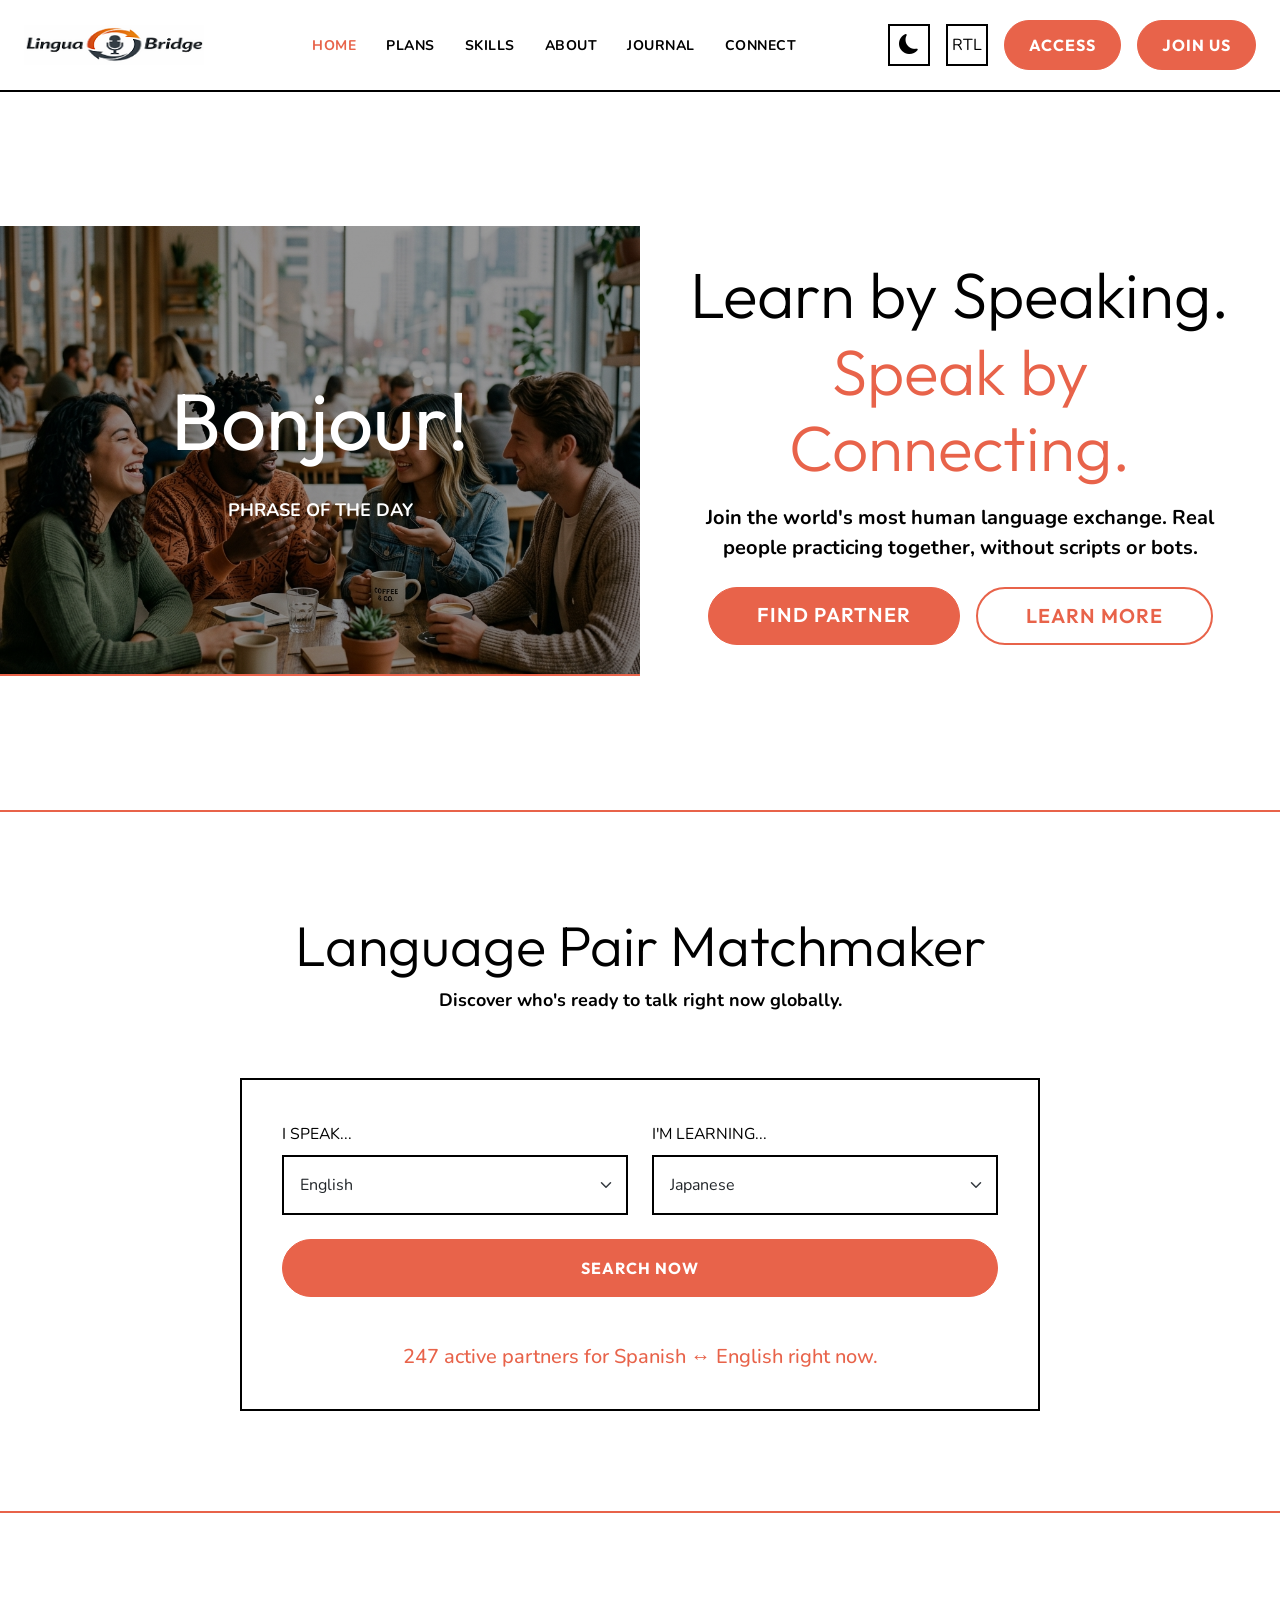
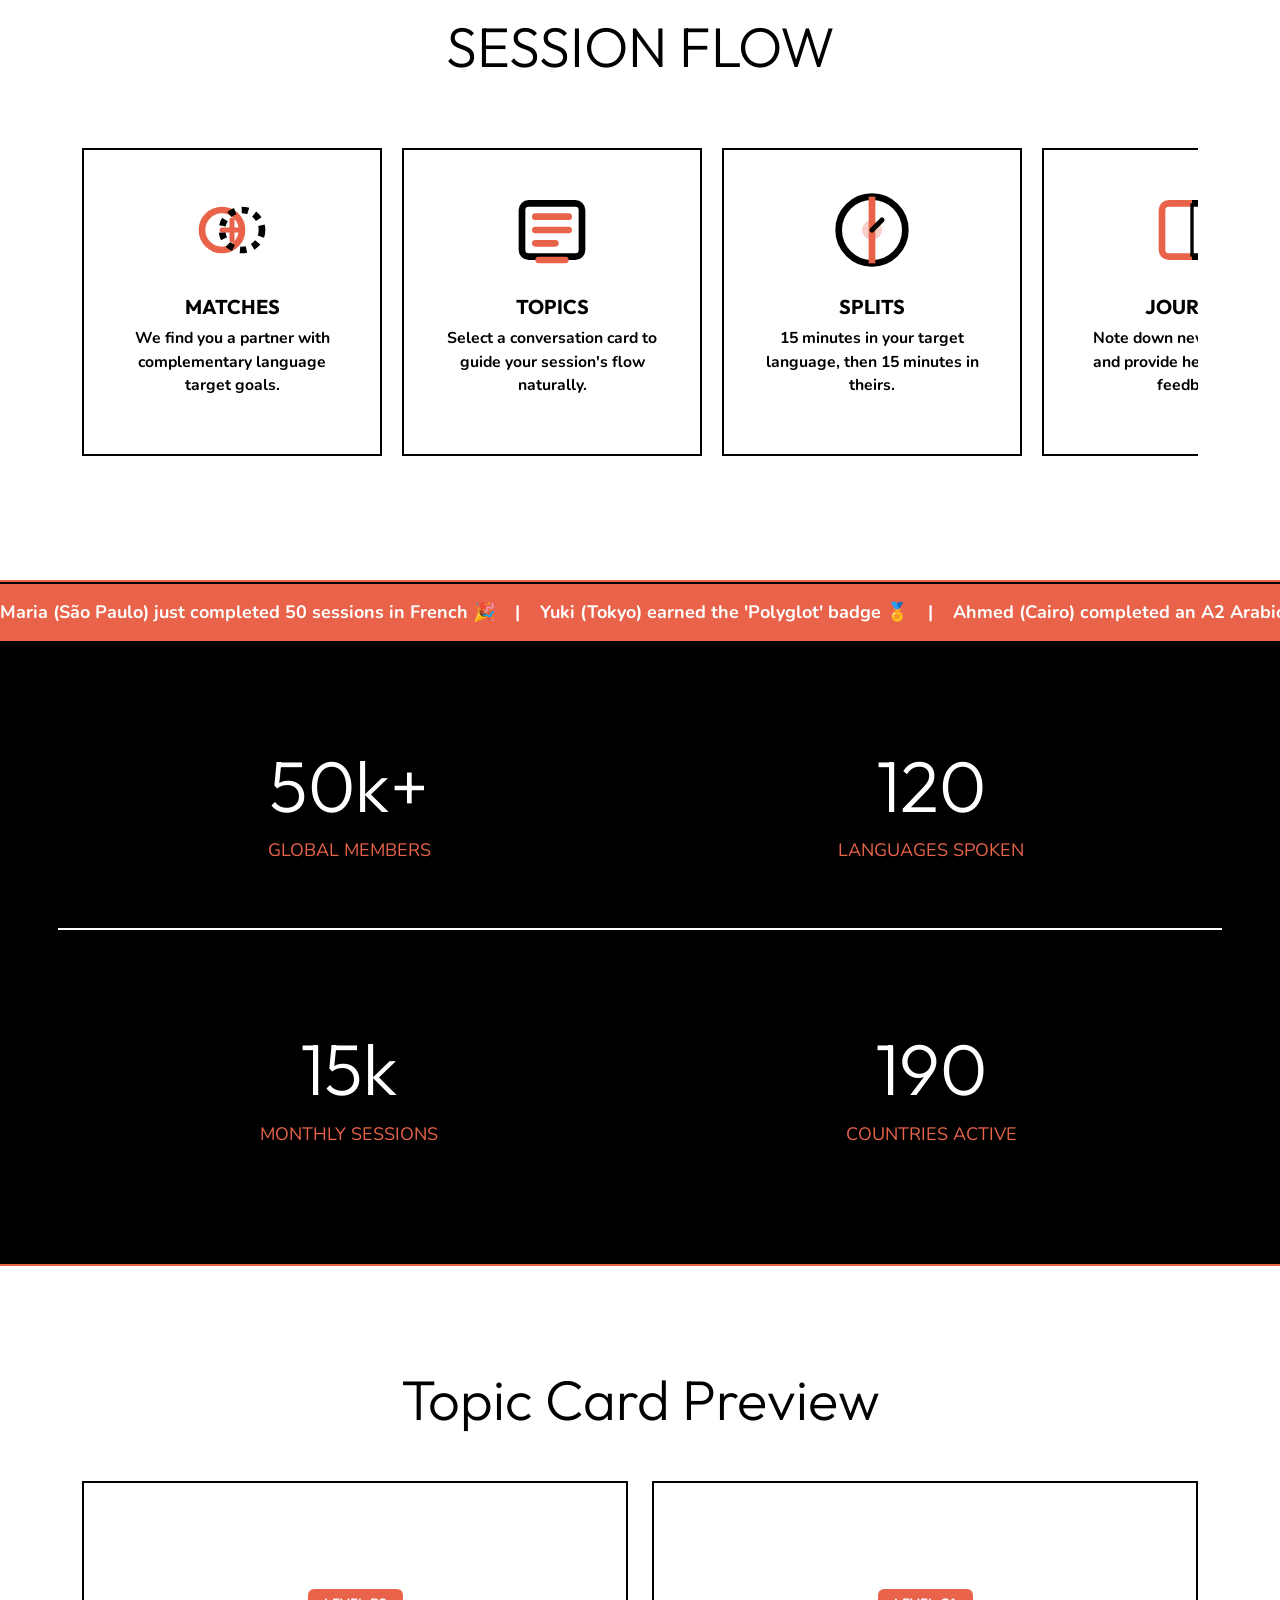
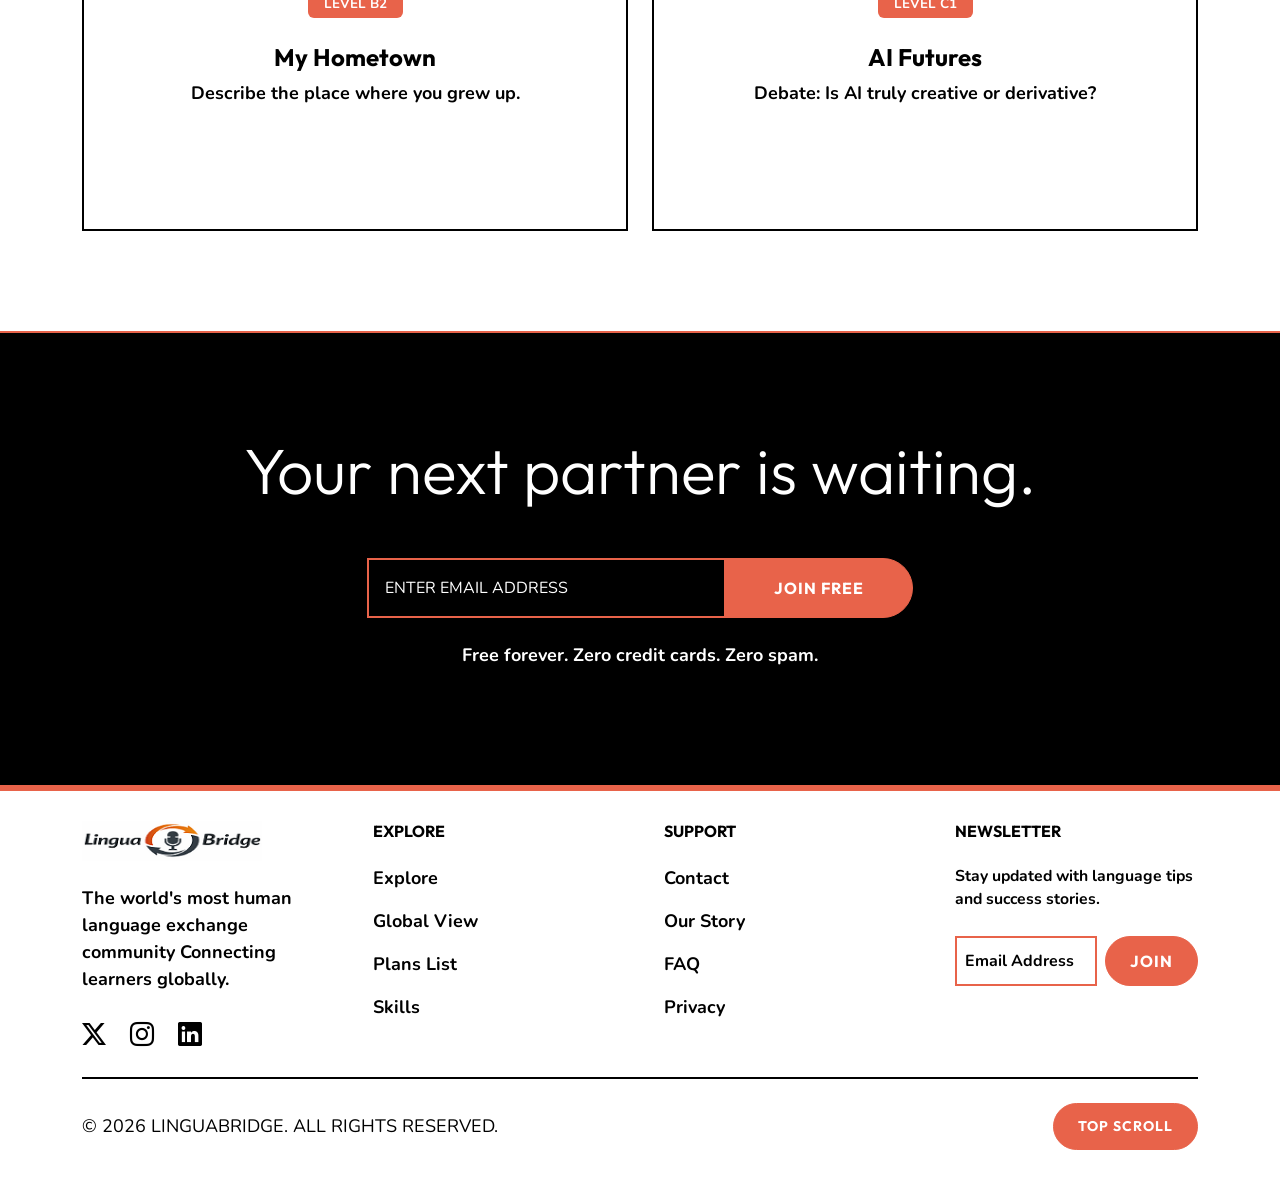
==== commit ed88664b: "client01" ====
--- a/index.html
+++ b/index.html
@@ -10,7 +10,7 @@
         content="Join LinguaBridge, the global community for language exchange. Learn by speaking with native partners worldwide.">
 
     <!-- Favicon -->
-    <link rel="icon" type="image/svg+xml" href="assets/images/logo.svg">
+    <link rel="icon" type="image/png" href="assets/images/favicon.png">
 
     <!-- Fonts -->
     <link rel="preconnect" href="https://fonts.googleapis.com">
@@ -34,7 +34,7 @@
       "@type": "EducationalOrganization",
       "name": "LinguaBridge",
       "url": "https://linguabridge.org",
-      "logo": "https://linguabridge.org/logo.svg",
+      "logo": "https://linguabridge.org/assets/images/Logo2.png",
       "description": "Global language exchange community connecting learners for tandem practice."
     }
     </script>
@@ -158,7 +158,7 @@
     <header class="navbar navbar-expand-custom sticky-top">
         <div class="container-fluid px-4">
             <a class="navbar-brand d-flex align-items-center" href="index.html">
-                <img src="assets/images/weblogo.svg" alt="LinguaBridge" width="180" height="40">
+                <img src="assets/images/Logo2.png" alt="LinguaBridge" width="180" height="40">
             </a>
 
             <!-- Right-aligned Toggler for Mobile -->
@@ -187,10 +187,9 @@
                     <li class="nav-item"><a class="nav-link" href="contact.html">Connect</a></li>
                 </ul>
                 <div class="d-flex align-items-center gap-3 desktop-nav-buttons">
-                    <button class="btn btn-link p-0 text-black theme-toggle-btn"><i
+                    <button class="btn nav-btn-icon theme-toggle-btn"><i
                             class="bi bi-moon-fill theme-toggle-icon fs-5"></i></button>
-                    <button class="btn btn-link p-0 text-black rtl-toggle-btn"><i
-                            class="bi bi-translate fs-5"></i></button>
+                    <button class="btn nav-btn-icon rtl-toggle-btn fw-800">RTL</button>
                     <a href="dashboard.html" class="btn btn-primary fw-bold">Access</a>
                     <a href="register.html" class="btn btn-primary fw-bold">Join Us</a>
                 </div>
@@ -224,8 +223,7 @@
                         <div class="d-flex gap-2 mb-4">
                             <button class="btn btn-outline border-2 w-100 p-3 theme-toggle-btn"><i
                                     class="bi bi-moon-fill theme-toggle-icon"></i></button>
-                            <button class="btn btn-outline border-2 w-100 p-3 rtl-toggle-btn"><i
-                                    class="bi bi-translate"></i></button>
+                            <button class="btn btn-outline border-2 w-100 p-3 rtl-toggle-btn fw-800">RTL</button>
                         </div>
                         <a href="dashboard.html" class="btn btn-primary w-100 py-3 fw-800 mb-3">ACCESS PORTAL</a>
                         <a href="register.html" class="btn btn-outline border-3 border-primary w-100 py-3 fw-800">JOIN
@@ -240,15 +238,15 @@
         <!-- Section 1: Conversation Starter (Split Viewport) -->
         <section class="hero-split container-fluid px-0 border-bottom border-2 border-primary">
             <div class="row g-0 w-100">
-                <div
-                    class="col-lg-6 d-flex justify-content-center align-items-center py-4 border-bottom border-lg-bottom-0 border-lg-end border-2 border-primary position-relative"
+                <div class="col-lg-6 d-flex justify-content-center align-items-center py-4 border-bottom border-lg-bottom-0 border-lg-end border-2 border-primary position-relative"
                     style="background: linear-gradient(rgba(0,0,0,0.4), rgba(0,0,0,0.4)), url('assets/images/hero-global.jpg') center/cover no-repeat; min-height: 50vh;">
                     <div class="text-center">
                         <div id="phrase-day" class="text-white shadow-sm">Bonjour!</div>
                         <p class="mt-3 text-white fw-bold text-uppercase tracking-widest">Phrase of the day</p>
                     </div>
                 </div>
-                <div class="col-lg-6 d-flex flex-column justify-content-center align-items-center text-center px-lg-5 p-4 py-4">
+                <div
+                    class="col-lg-6 d-flex flex-column justify-content-center align-items-center text-center px-lg-5 p-4 py-4">
                     <h1 class="display-3 mb-3 fw-800">Learn by Speaking.<br><span class="text-primary">Speak by
                             Connecting.</span></h1>
                     <p class="lead mb-4 text-black fw-bold">Join the world's most human language exchange. Real people
@@ -477,7 +475,7 @@
             <div class="row g-5">
                 <div class="col-md-6 col-lg-3">
                     <a class="d-flex align-items-center mb-4" href="index.html">
-                        <img src="assets/images/weblogo.svg" alt="LinguaBridge" width="180" height="40">
+                        <img src="assets/images/Logo2.png" alt="LinguaBridge" width="180" height="40">
                     </a>
                     <p class="text-black fw-bold mb-4">The world's most human language exchange community Connecting
                         learners globally.</p>
@@ -529,4 +527,4 @@
     <script src="assets/js/main.js"></script>
 </body>
 
-</html>
+</html>
--- a/assets/css/style.css
+++ b/assets/css/style.css
@@ -184,6 +184,27 @@
 .btn:hover {
     transform: translateY(-2px);
     box-shadow: 0 4px 15px rgba(232, 99, 74, 0.3);
+}
+
+.nav-btn-icon {
+    width: 42px;
+    height: 42px;
+    display: inline-flex !important;
+    align-items: center;
+    justify-content: center;
+    border: 2px solid var(--secondary-color) !important;
+    background-color: transparent !important;
+    color: var(--secondary-color) !important;
+    transition: var(--transition);
+    padding: 0 !important;
+    border-radius: 0 !important;
+    text-decoration: none !important;
+}
+
+.nav-btn-icon:hover {
+    background-color: var(--primary-color) !important;
+    border-color: var(--primary-color) !important;
+    color: #FFF !important;
 }
 
 /* Theme color overrides for Bootstrap utilities */
@@ -480,3 +501,43 @@
     opacity: 1;
     transform: translateY(0);
 }
+
+/* Password Toggle Styles */
+.password-group {
+    position: relative;
+    display: flex;
+    align-items: center;
+}
+
+.password-group .form-control {
+    padding-right: 50px !important;
+}
+
+.password-toggle {
+    position: absolute;
+    right: 15px;
+    background: none;
+    border: none;
+    padding: 0;
+    color: var(--text-color);
+    cursor: pointer;
+    z-index: 10;
+    display: flex;
+    align-items: center;
+    justify-content: center;
+    transition: var(--transition);
+}
+
+.password-toggle:hover {
+    color: var(--primary-color);
+}
+
+[dir="rtl"] .password-group .form-control {
+    padding-right: 15px !important;
+    padding-left: 50px !important;
+}
+
+[dir="rtl"] .password-toggle {
+    right: auto;
+    left: 15px;
+}
--- a/assets/css/dark-mode.css
+++ b/assets/css/dark-mode.css
@@ -24,6 +24,10 @@
 
 [data-theme="dark"] .nav-link {
     color: var(--text-color) !important;
+}
+
+[data-theme="dark"] .nav-link.active {
+    color: var(--primary-color) !important;
 }
 
 [data-theme="dark"] .offcanvas {
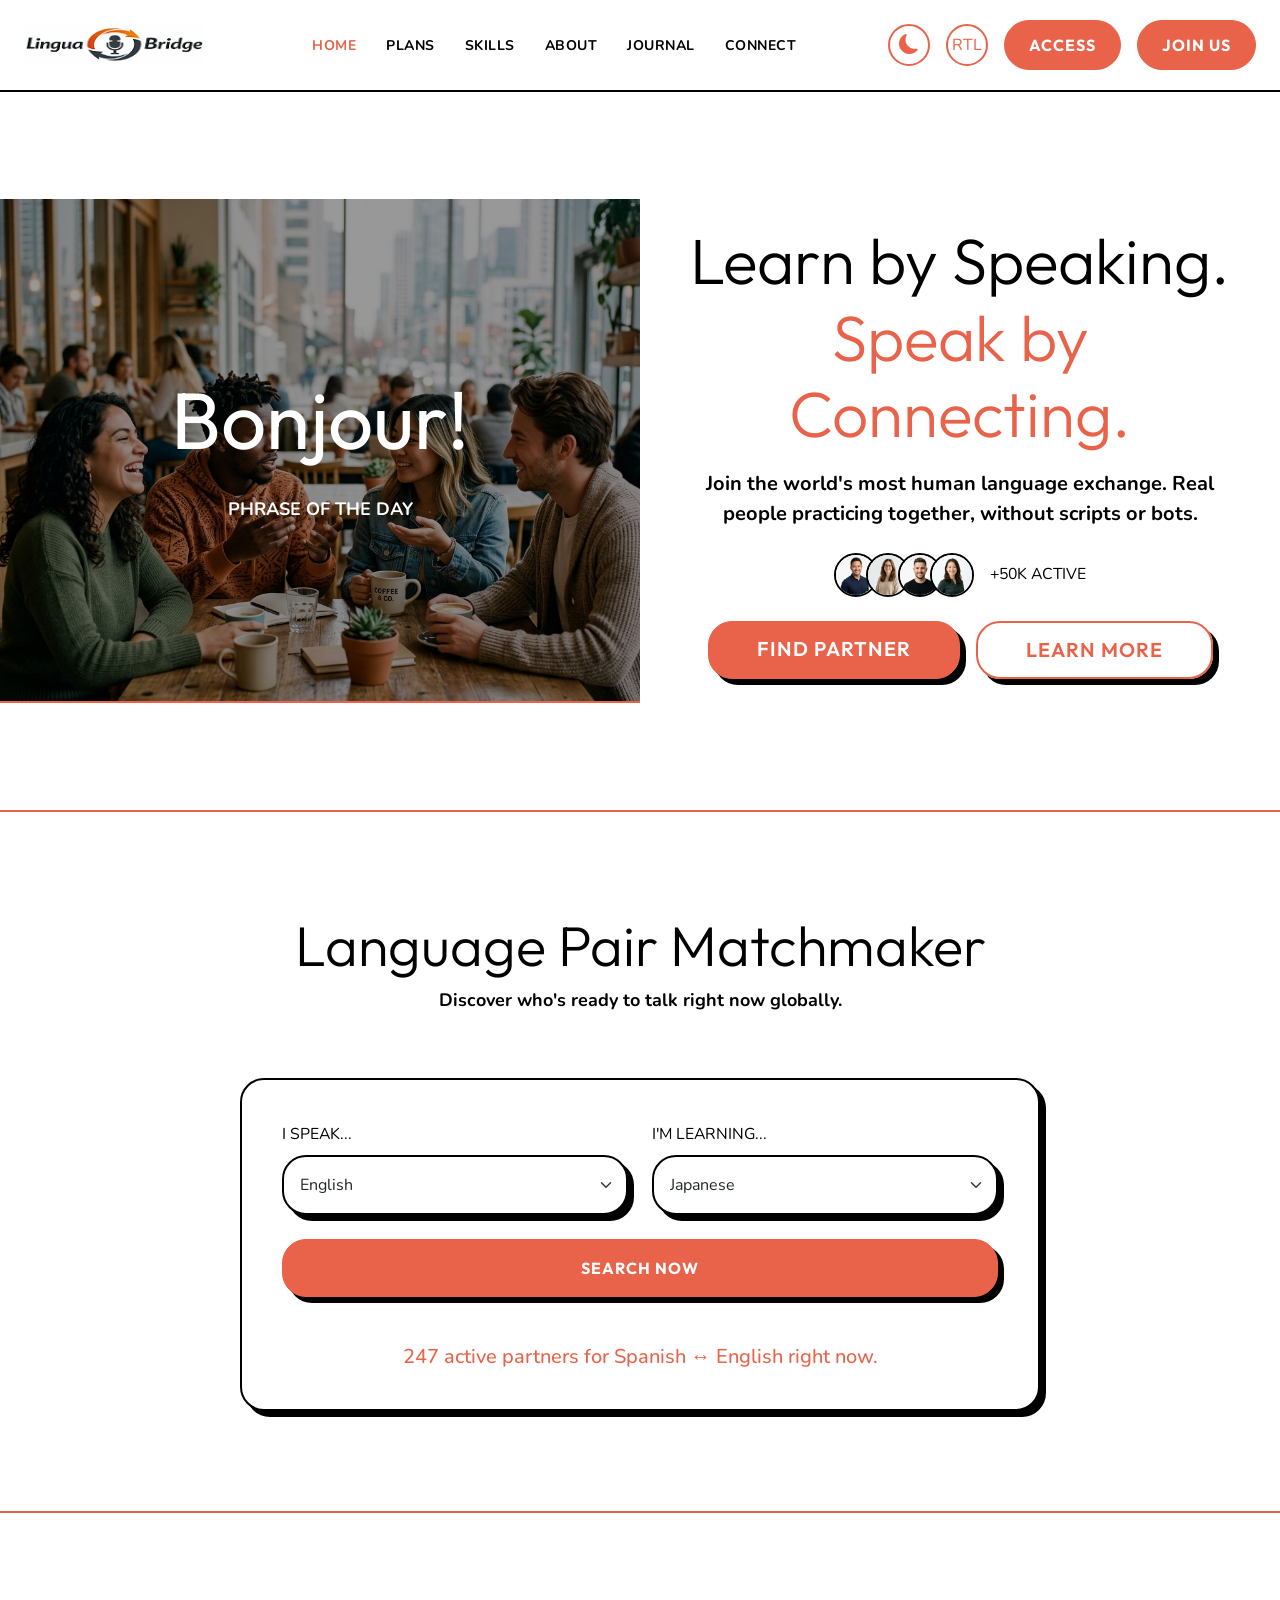
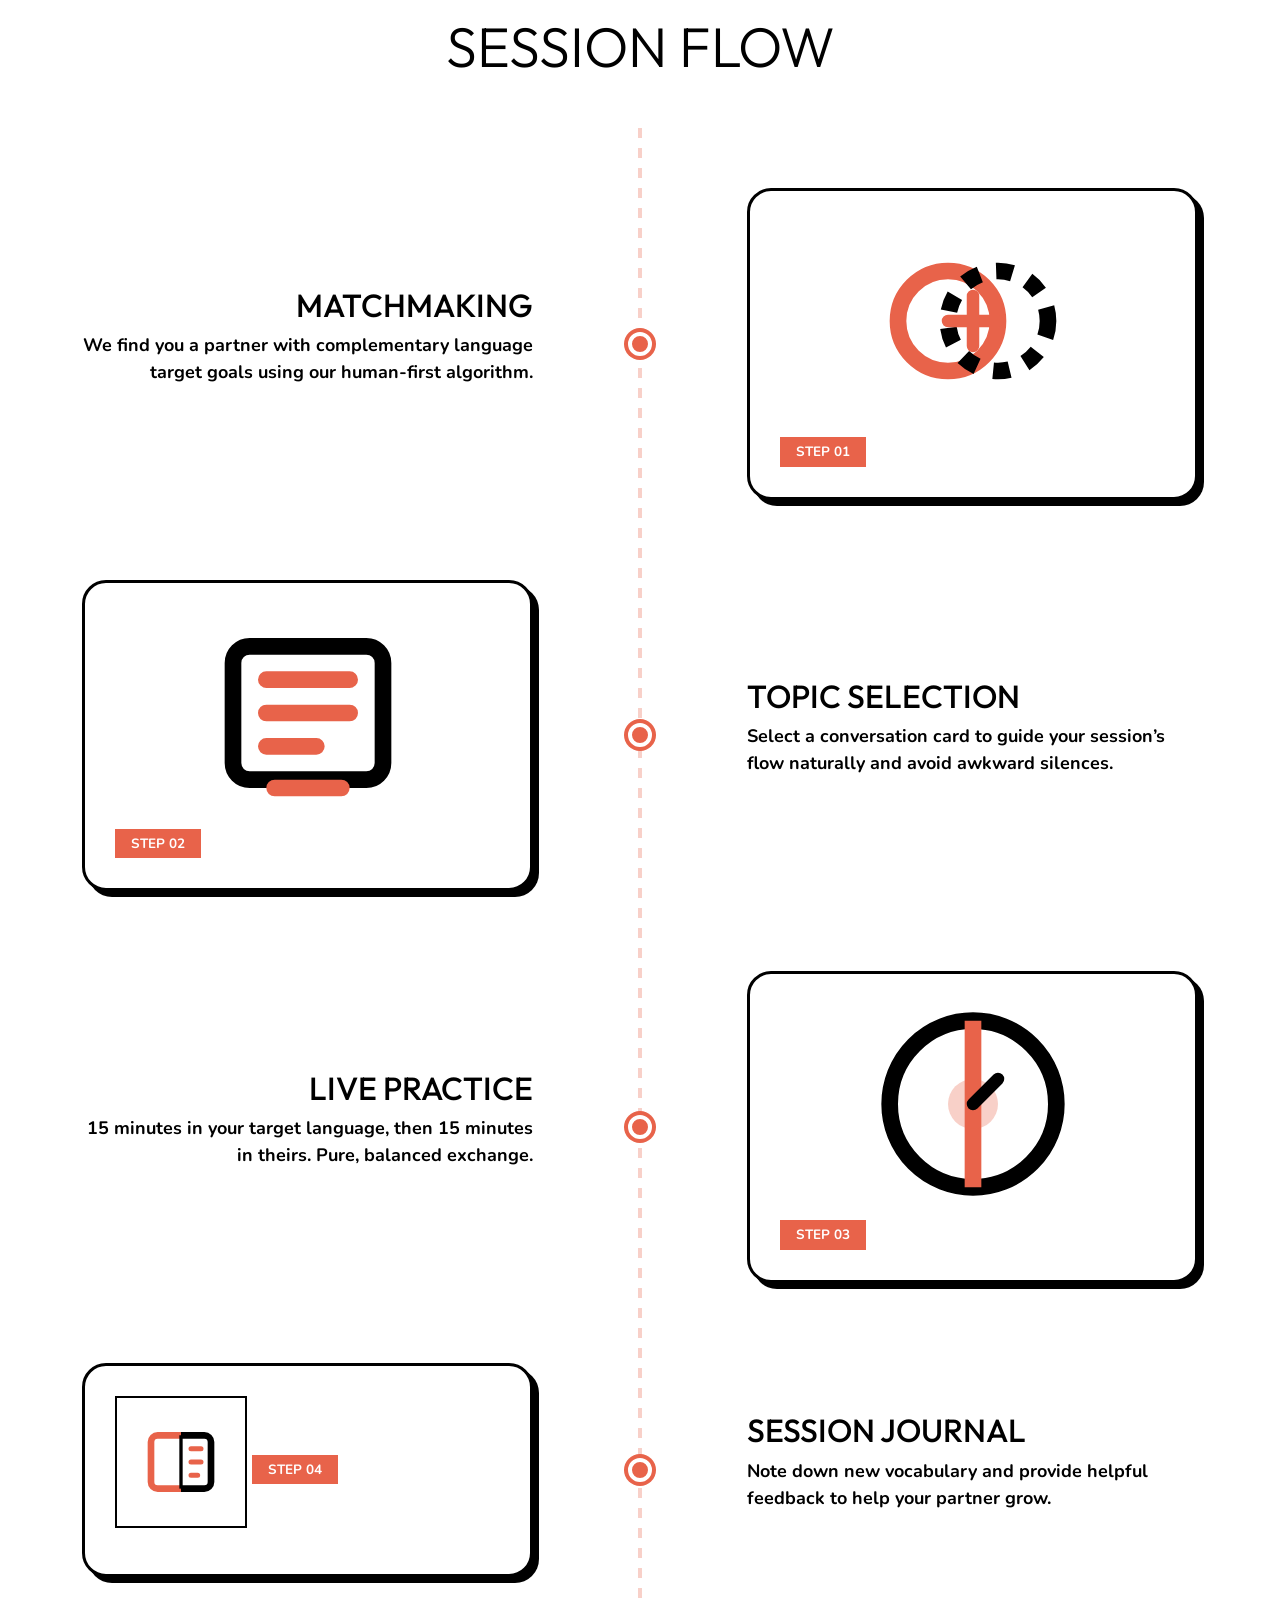
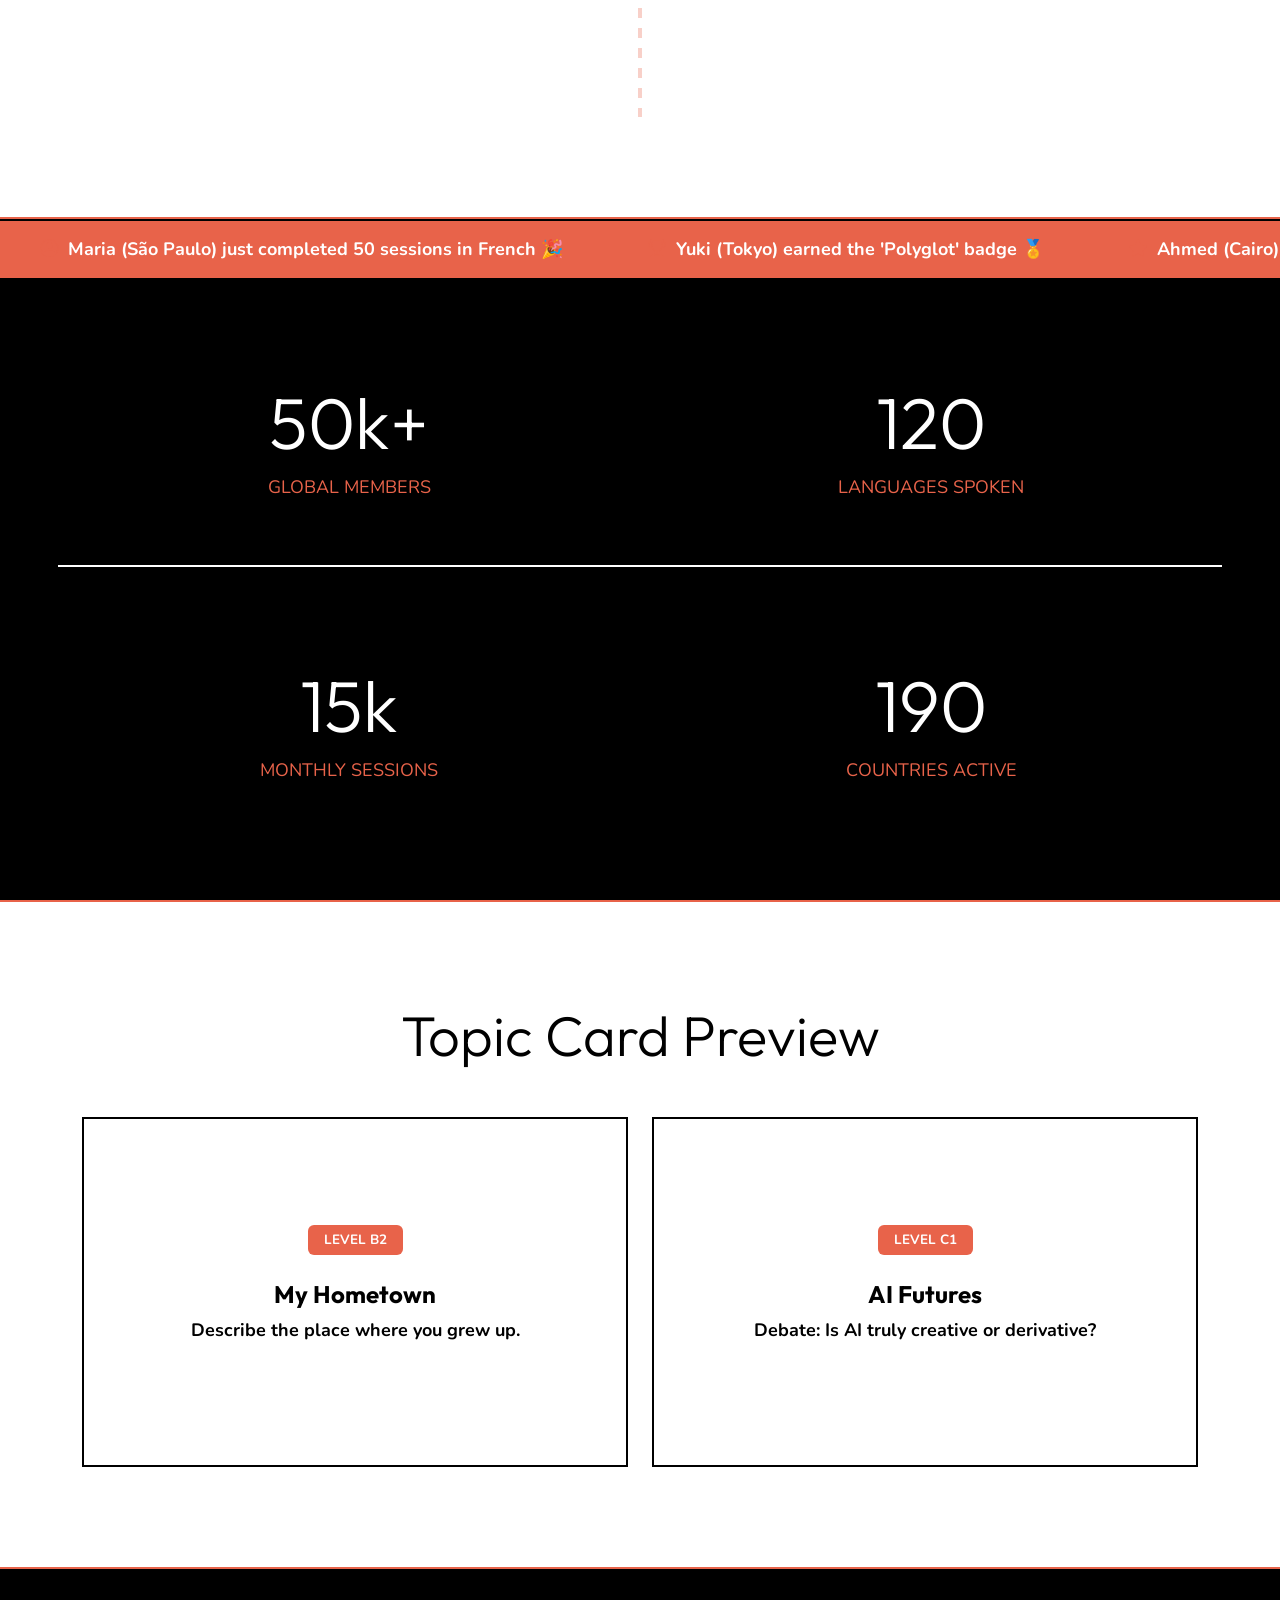
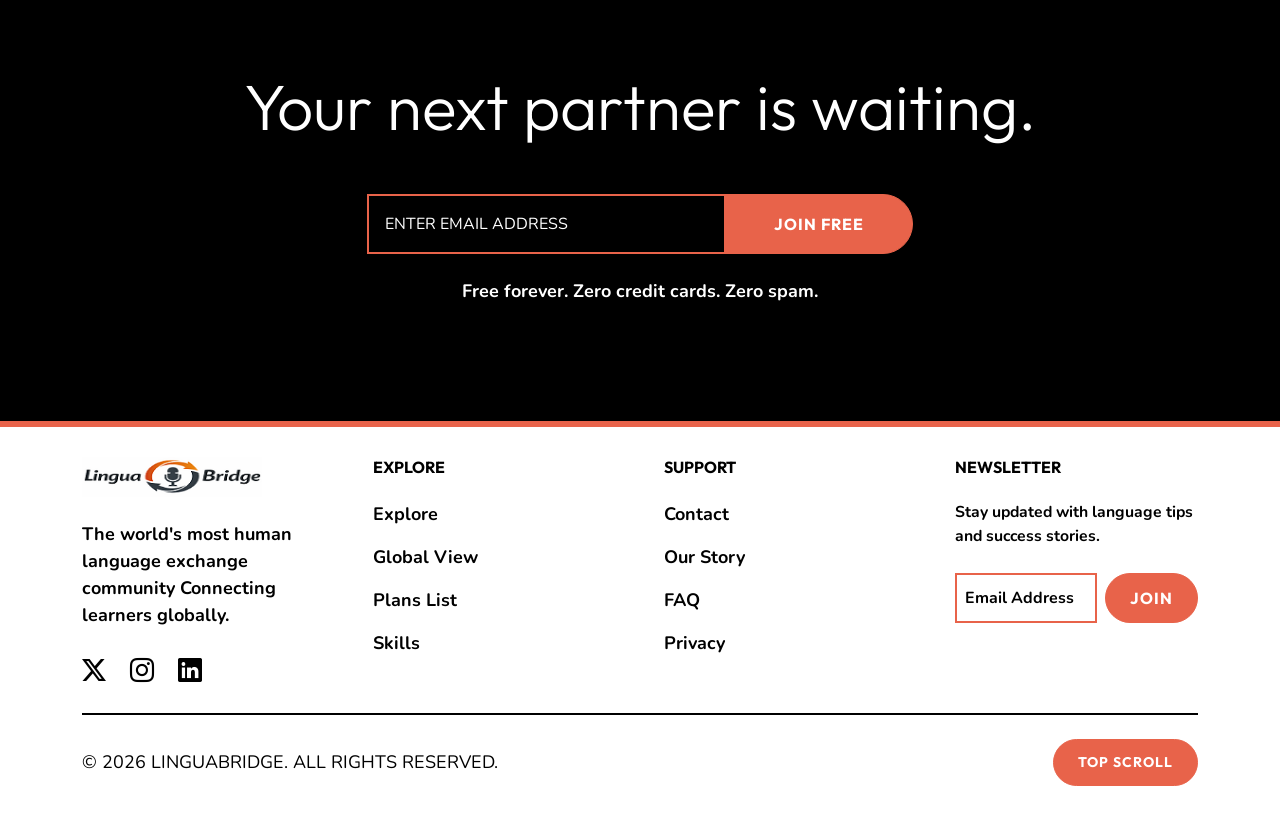
==== commit 6234e99b: "client02" ====
--- a/index.html
+++ b/index.html
@@ -251,9 +251,18 @@
                             Connecting.</span></h1>
                     <p class="lead mb-4 text-black fw-bold">Join the world's most human language exchange. Real people
                         practicing together, without scripts or bots.</p>
+                    <div class="d-flex flex-column flex-sm-row gap-4 align-items-center justify-content-center mb-4">
+                        <div class="avatar-stack">
+                            <img src="assets/images/team-alex.png" alt="User">
+                            <img src="assets/images/team-sara.png" alt="User">
+                            <img src="assets/images/team-james.png" alt="User">
+                            <img src="assets/images/team-yuki.png" alt="User">
+                            <div class="ms-3 fw-800 small text-uppercase">+50k Active</div>
+                        </div>
+                    </div>
                     <div class="d-flex flex-column flex-sm-row gap-3 justify-content-center">
-                        <a href="register.html" class="btn btn-primary btn-lg px-5">Find Partner</a>
-                        <a href="services.html" class="btn btn-outline btn-lg px-5 border-2">Learn More</a>
+                        <a href="register.html" class="btn btn-primary btn-lg px-5 neo-shadow">Find Partner</a>
+                        <a href="services.html" class="btn btn-outline btn-lg px-5 border-2 neo-shadow">Learn More</a>
                     </div>
                 </div>
             </div>
@@ -269,11 +278,11 @@
                     </div>
                 </div>
                 <!-- Strict 2-Column Grid -->
-                <div class="matchmaker-box mx-auto" style="max-width: 800px;">
+                <div class="matchmaker-box mx-auto neo-shadow" style="max-width: 800px;">
                     <div class="row g-4 align-items-end">
                         <div class="col-md-6">
                             <label class="form-label fw-800 text-uppercase small">I speak...</label>
-                            <select class="form-select border-2 border-black rounded-0 p-3" id="i-speak">
+                            <select class="form-select border-2 border-black rounded-0 p-3 neo-shadow" id="i-speak">
                                 <option value="English">English</option>
                                 <option value="Spanish">Spanish</option>
                                 <option value="French">French</option>
@@ -281,14 +290,14 @@
                         </div>
                         <div class="col-md-6">
                             <label class="form-label fw-800 text-uppercase small">I'm learning...</label>
-                            <select class="form-select border-2 border-black rounded-0 p-3" id="i-learn">
+                            <select class="form-select border-2 border-black rounded-0 p-3 neo-shadow" id="i-learn">
                                 <option value="Japanese">Japanese</option>
                                 <option value="German">German</option>
                                 <option value="Italian">Italian</option>
                             </select>
                         </div>
                         <div class="col-12 mt-4">
-                            <button class="btn btn-primary w-100 py-3 fw-bold" id="match-btn">Search Now</button>
+                            <button class="btn btn-primary w-100 py-3 fw-bold neo-shadow" id="match-btn">Search Now</button>
                         </div>
                     </div>
                     <div class="mt-5 text-center">
@@ -303,34 +312,75 @@
         <section class="section-padding border-bottom border-2 border-primary">
             <div class="container">
                 <h2 class="text-center display-4 fw-800 mb-5 text-uppercase">Session Flow</h2>
-                <div class="filmstrip-container pb-4">
-                    <div class="frame-card">
-                        <img src="assets/images/methods-1.svg" alt="Matchmaker Icon" class="mb-4"
-                            style="height: 80px; width: auto;">
-                        <h5 class="fw-800 text-uppercase">Matches</h5>
-                        <p class="small text-black fw-bold">We find you a partner with complementary language target
-                            goals.</p>
-                    </div>
-                    <div class="frame-card">
-                        <img src="assets/images/methods-2.svg" alt="Topic Icon" class="mb-4"
-                            style="height: 80px; width: auto;">
-                        <h5 class="fw-800 text-uppercase">Topics</h5>
-                        <p class="small text-black fw-bold">Select a conversation card to guide your session's flow
-                            naturally.</p>
-                    </div>
-                    <div class="frame-card">
-                        <img src="assets/images/methods-3.svg" alt="Time Icon" class="mb-4"
-                            style="height: 80px; width: auto;">
-                        <h5 class="fw-800 text-uppercase">Splits</h5>
-                        <p class="small text-black fw-bold">15 minutes in your target language, then 15 minutes in
-                            theirs.</p>
-                    </div>
-                    <div class="frame-card">
-                        <img src="assets/images/methods-4.svg" alt="Journal Icon" class="mb-4"
-                            style="height: 80px; width: auto;">
-                        <h5 class="fw-800 text-uppercase">Journal</h5>
-                        <p class="small text-black fw-bold">Note down new vocabulary and provide helpful partner
-                            feedback.</p>
+                <div class="journey-container">
+                    <div class="journey-path"></div>
+                    
+                    <!-- Step 1 -->
+                    <div class="row journey-step align-items-center">
+                        <div class="col-lg-5 text-lg-end">
+                            <h3 class="fw-800 text-uppercase h2">Matchmaking</h3>
+                            <p class="fw-bold">We find you a partner with complementary language target goals using our human-first algorithm.</p>
+                        </div>
+                        <div class="col-lg-2 d-none d-lg-block">
+                            <div class="journey-dot"></div>
+                        </div>
+                        <div class="col-lg-5">
+                            <div class="journey-card neo-shadow">
+                                <img src="assets/images/methods-1.svg" alt="Matchmaking" class="img-fluid mb-3" style="height: 200px; width: auto; display: block; margin: 0 auto;">
+                                <span class="badge bg-primary rounded-0 p-2 px-3 fw-bold">STEP 01</span>
+                            </div>
+                        </div>
+                    </div>
+
+                    <!-- Step 2 -->
+                    <div class="row journey-step align-items-center flex-lg-row-reverse">
+                        <div class="col-lg-5 text-lg-start">
+                            <h3 class="fw-800 text-uppercase h2">Topic Selection</h3>
+                            <p class="fw-bold">Select a conversation card to guide your session’s flow naturally and avoid awkward silences.</p>
+                        </div>
+                        <div class="col-lg-2 d-none d-lg-block">
+                            <div class="journey-dot"></div>
+                        </div>
+                        <div class="col-lg-5">
+                            <div class="journey-card neo-shadow">
+                                <img src="assets/images/methods-2.svg" alt="Topics" class="img-fluid mb-3" style="height: 200px; width: auto; display: block; margin: 0 auto;">
+                                <span class="badge bg-primary rounded-0 p-2 px-3 fw-bold">STEP 02</span>
+                            </div>
+                        </div>
+                    </div>
+
+                    <!-- Step 3 -->
+                    <div class="row journey-step align-items-center">
+                        <div class="col-lg-5 text-lg-end">
+                            <h3 class="fw-800 text-uppercase h2">Live Practice</h3>
+                            <p class="fw-bold">15 minutes in your target language, then 15 minutes in theirs. Pure, balanced exchange.</p>
+                        </div>
+                        <div class="col-lg-2 d-none d-lg-block">
+                            <div class="journey-dot"></div>
+                        </div>
+                        <div class="col-lg-5">
+                            <div class="journey-card neo-shadow">
+                                <img src="assets/images/methods-3.svg" alt="Practice" class="img-fluid mb-3" style="height: 200px; width: auto; display: block; margin: 0 auto;">
+                                <span class="badge bg-primary rounded-0 p-2 px-3 fw-bold">STEP 03</span>
+                            </div>
+                        </div>
+                    </div>
+
+                    <!-- Step 4 -->
+                    <div class="row journey-step align-items-center flex-lg-row-reverse">
+                        <div class="col-lg-5 text-lg-start">
+                            <h3 class="fw-800 text-uppercase h2">Session Journal</h3>
+                            <p class="fw-bold">Note down new vocabulary and provide helpful feedback to help your partner grow.</p>
+                        </div>
+                        <div class="col-lg-2 d-none d-lg-block">
+                            <div class="journey-dot"></div>
+                        </div>
+                        <div class="col-lg-5">
+                            <div class="journey-card neo-shadow">
+                                <img src="assets/images/methods-4.svg" alt="Journal" class="img-fluid border border-2 border-black p-4 mb-3" style="background: #FFF">
+                                <span class="badge bg-primary rounded-0 p-2 px-3 fw-bold">STEP 04</span>
+                            </div>
+                        </div>
                     </div>
                 </div>
             </div>
@@ -340,10 +390,11 @@
         <section class="section-inverted border-bottom border-2 border-primary">
             <div class="ticker-wrap">
                 <div class="ticker-content">
-                    Maria (São Paulo) just completed 50 sessions in French 🎉 &nbsp;&nbsp; | &nbsp;&nbsp;
-                    Yuki (Tokyo) earned the 'Polyglot' badge 🏅 &nbsp;&nbsp; | &nbsp;&nbsp;
-                    Ahmed (Cairo) completed an A2 Arabic milestone 🚀 &nbsp;&nbsp; | &nbsp;&nbsp;
-                    Elena (Madrid) joined 10 culture circles this week ✨
+                    <div class="ticker-item"><i class="bi bi-person-circle text-primary"></i> Maria (São Paulo) just completed 50 sessions in French 🎉</div>
+                    <div class="ticker-item"><i class="bi bi-trophy text-primary"></i> Yuki (Tokyo) earned the 'Polyglot' badge 🏅</div>
+                    <div class="ticker-item"><i class="bi bi-star-fill text-primary"></i> Ahmed (Cairo) completed an A2 Arabic milestone 🚀</div>
+                    <div class="ticker-item"><i class="bi bi-globe2 text-primary"></i> Elena (Madrid) joined 10 culture circles this week ✨</div>
+                    <div class="ticker-item"><i class="bi bi-lightning-fill text-primary"></i> 1,240 sessions starting in the next 10 minutes!</div>
                 </div>
             </div>
             <div class="container section-padding">
--- a/assets/css/style.css
+++ b/assets/css/style.css
@@ -12,7 +12,12 @@
 
     --font-heading: 'Outfit', sans-serif;
     --font-body: 'Nunito', sans-serif;
-    --transition: 0.3s ease-in-out;
+    --transition: 0.3s cubic-bezier(0.25, 0.46, 0.45, 0.94);
+    
+    /* Neo-Brutalist Tokens */
+    --shadow-offset: 6px;
+    --shadow-color: #000;
+    --card-radius: 24px; 
 }
 
 /* Base Styles */
@@ -192,12 +197,12 @@
     display: inline-flex !important;
     align-items: center;
     justify-content: center;
-    border: 2px solid var(--secondary-color) !important;
+    border: 2px solid var(--primary-color) !important;
     background-color: transparent !important;
-    color: var(--secondary-color) !important;
+    color: var(--primary-color) !important;
     transition: var(--transition);
     padding: 0 !important;
-    border-radius: 0 !important;
+    border-radius: 999px !important;
     text-decoration: none !important;
 }
 
@@ -371,6 +376,7 @@
     background-color: var(--section-bg);
     color: var(--section-text);
     border: 2px solid var(--section-border) !important;
+    border-radius: var(--card-radius) !important;
 }
 
 /* Responsive Navigation Updates */
@@ -541,3 +547,124 @@
     right: auto;
     left: 15px;
 }
+
+/* --- Neo-Brutalist Enhancements --- */
+
+.neo-shadow {
+    box-shadow: var(--shadow-offset) var(--shadow-offset) 0px var(--shadow-color) !important;
+    transition: var(--transition) !important;
+    border-radius: var(--card-radius) !important;
+}
+
+.neo-shadow:hover {
+    transform: translate(-3px, -3px);
+    box-shadow: calc(var(--shadow-offset) + 3px) calc(var(--shadow-offset) + 3px) 0px var(--primary-color) !important;
+}
+
+/* Avatar Stack */
+.avatar-stack {
+    display: flex;
+    align-items: center;
+}
+
+.avatar-stack img {
+    width: 44px;
+    height: 44px;
+    border-radius: 50%;
+    border: 2px solid var(--secondary-color);
+    background-color: var(--bg-color);
+    margin-left: -12px;
+    transition: var(--transition);
+}
+
+.avatar-stack img:first-child {
+    margin-left: 0;
+}
+
+.avatar-stack img:hover {
+    transform: translateY(-5px);
+    z-index: 10;
+    border-color: var(--primary-color);
+}
+
+/* Journey Component */
+.journey-container {
+    position: relative;
+    padding: 60px 0;
+}
+
+@keyframes pulse-primary {
+    0% { transform: scale(1); }
+    50% { transform: scale(1.05); color: var(--primary-color); }
+    100% { transform: scale(1); }
+}
+
+.pulse-active {
+    animation: pulse-primary 0.5s ease-in-out;
+}
+
+.journey-path {
+    position: absolute;
+    top: 0;
+    left: 50%;
+    width: 4px;
+    height: 100%;
+    background: repeating-linear-gradient(to bottom, var(--primary-color) 0, var(--primary-color) 10px, transparent 10px, transparent 20px);
+    transform: translateX(-50%);
+    z-index: 0;
+    opacity: 0.3;
+}
+
+.journey-step {
+    position: relative;
+    z-index: 1;
+    margin-bottom: 80px;
+}
+
+.journey-card {
+    background: var(--section-bg);
+    border: 3px solid var(--section-border);
+    padding: 30px;
+    position: relative;
+    border-radius: var(--card-radius);
+    overflow: hidden;
+}
+
+.journey-dot {
+    width: 24px;
+    height: 24px;
+    background: var(--primary-color);
+    border: 4px solid var(--section-bg);
+    border-radius: 50%;
+    position: absolute;
+    top: 50%;
+    left: 50%;
+    transform: translate(-50%, -50%);
+    z-index: 2;
+    box-shadow: 0 0 0 4px var(--primary-color);
+}
+
+@media (max-width: 991px) {
+    .journey-path {
+        left: 30px;
+    }
+    .journey-dot {
+        left: 30px;
+    }
+    .journey-card {
+        margin-left: 60px;
+    }
+}
+
+/* Ticker Refinement */
+.ticker-content {
+    animation: ticker 30s linear infinite;
+}
+
+.ticker-item {
+    display: inline-flex;
+    align-items: center;
+    gap: 10px;
+    padding: 0 40px;
+}
+
--- a/assets/css/dark-mode.css
+++ b/assets/css/dark-mode.css
@@ -10,6 +10,7 @@
     --section-border: var(--border-color);
 
     color-scheme: dark;
+    --shadow-color: var(--primary-color); /* Glow-like shadow in dark mode */
 }
 
 [data-theme="dark"] body {
--- a/assets/css/rtl.css
+++ b/assets/css/rtl.css
@@ -107,3 +107,29 @@
         margin-right: 0;
     }
 }
+
+/* Journey & Avatar RTL */
+[dir="rtl"] .avatar-stack img {
+    margin-left: 0;
+    margin-right: -12px;
+}
+
+[dir="rtl"] .avatar-stack img:first-child {
+    margin-right: 0;
+}
+
+@media (max-width: 991px) {
+    [dir="rtl"] .journey-path {
+        left: auto;
+        right: 30px;
+    }
+    [dir="rtl"] .journey-dot {
+        left: auto;
+        right: 30px;
+    }
+    [dir="rtl"] .journey-card {
+        margin-left: 0;
+        margin-right: 60px;
+    }
+}
+
